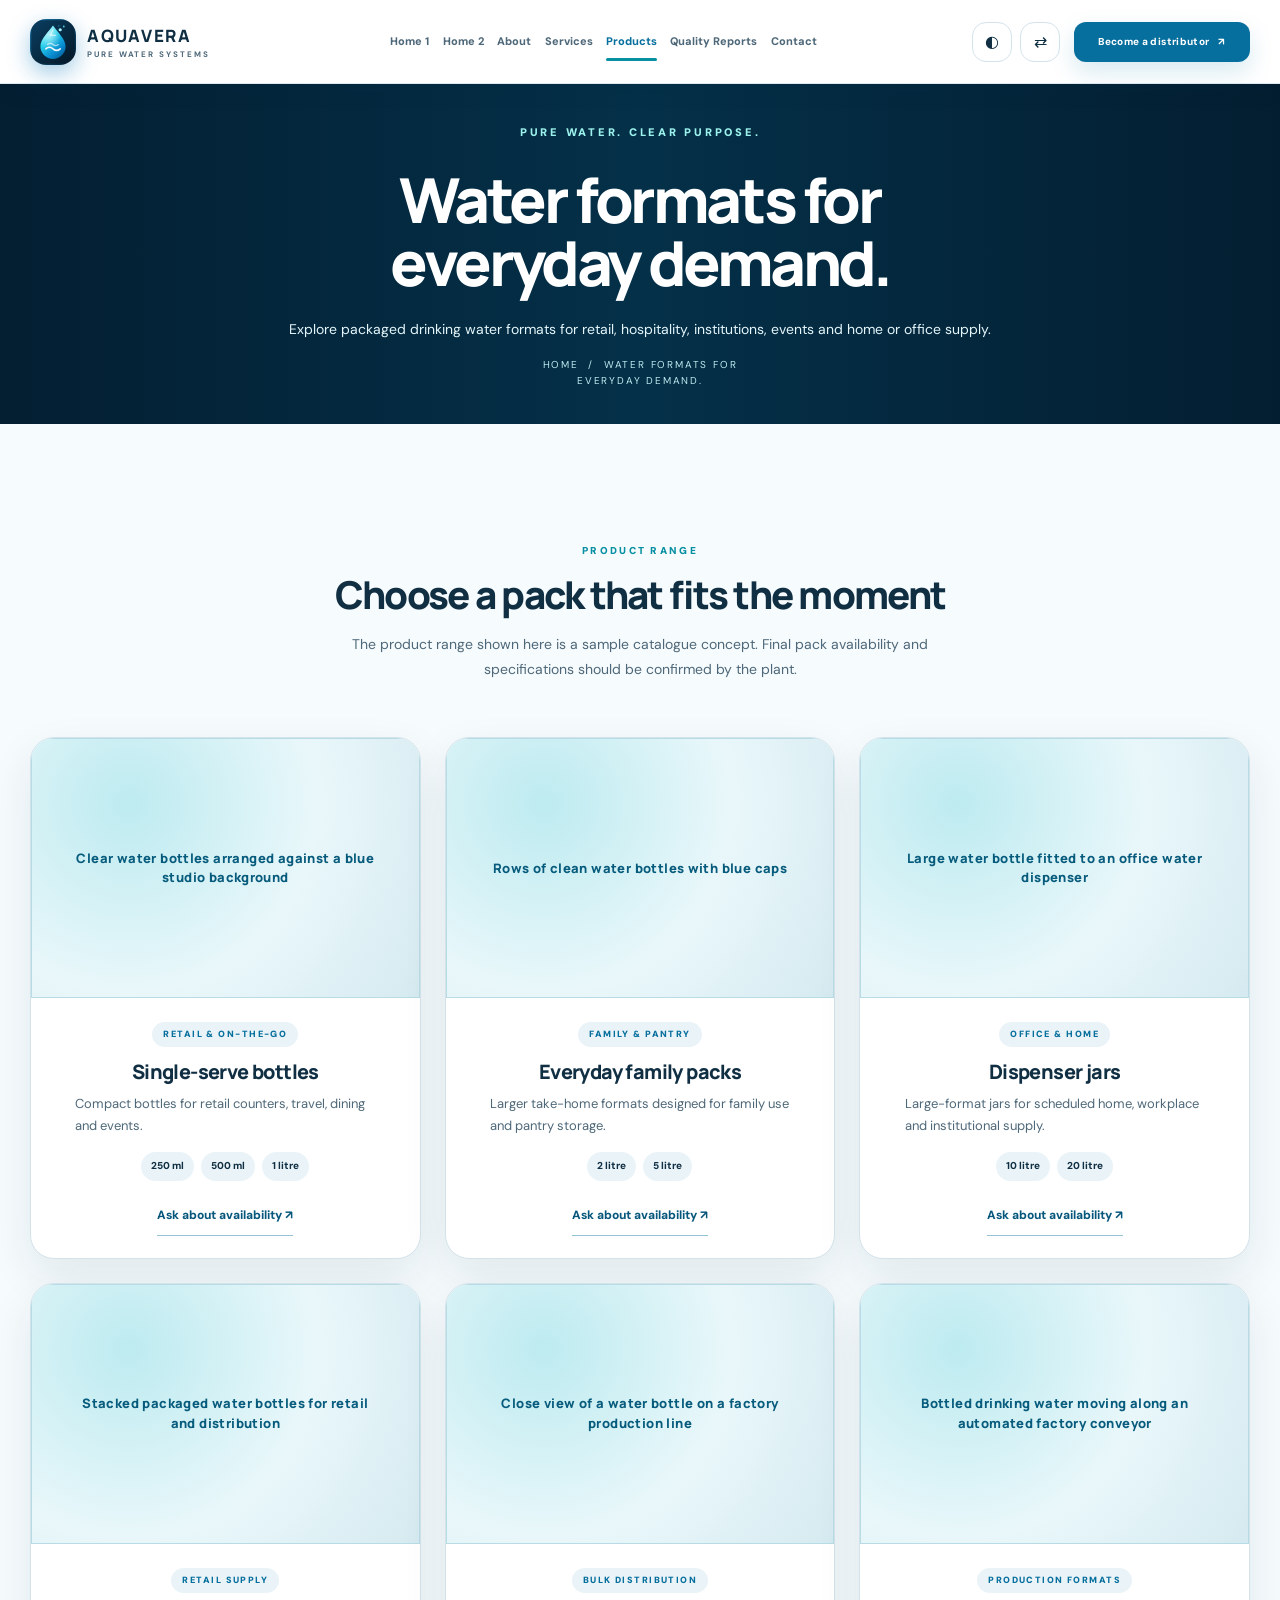
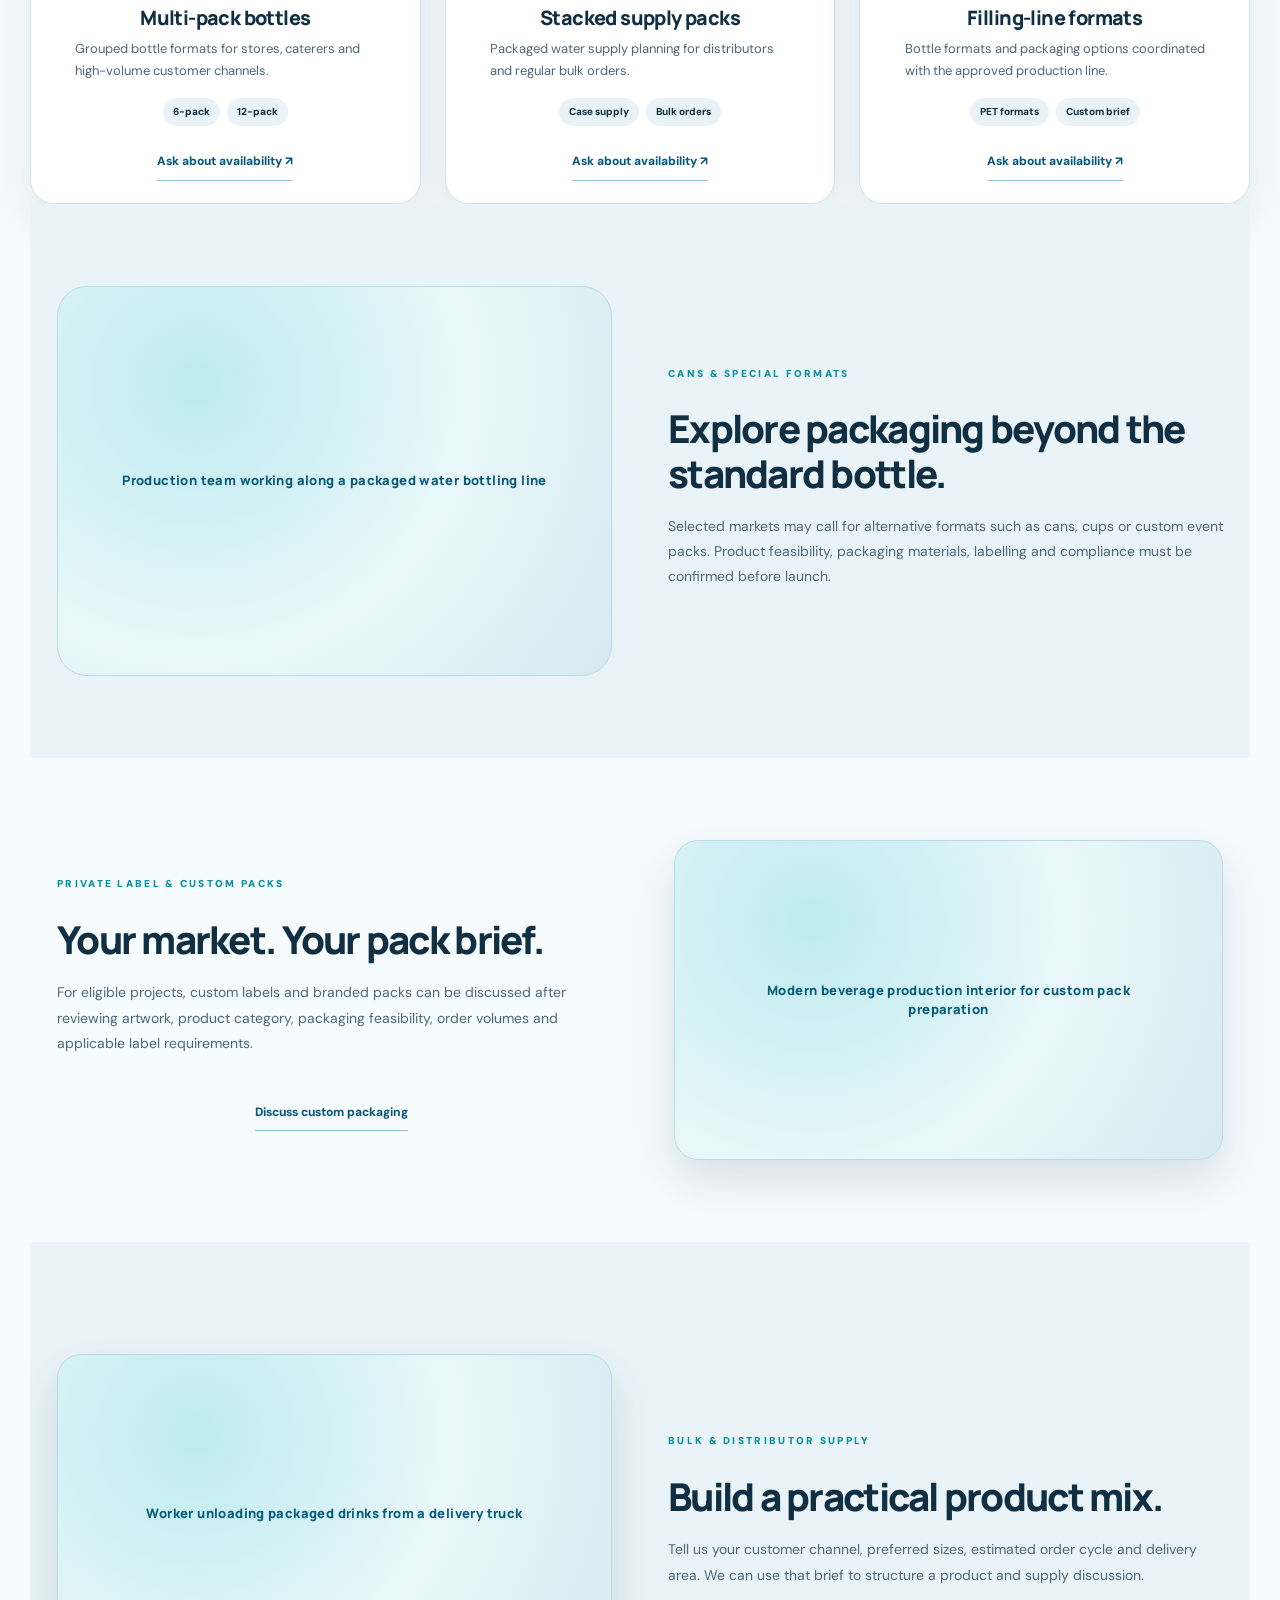
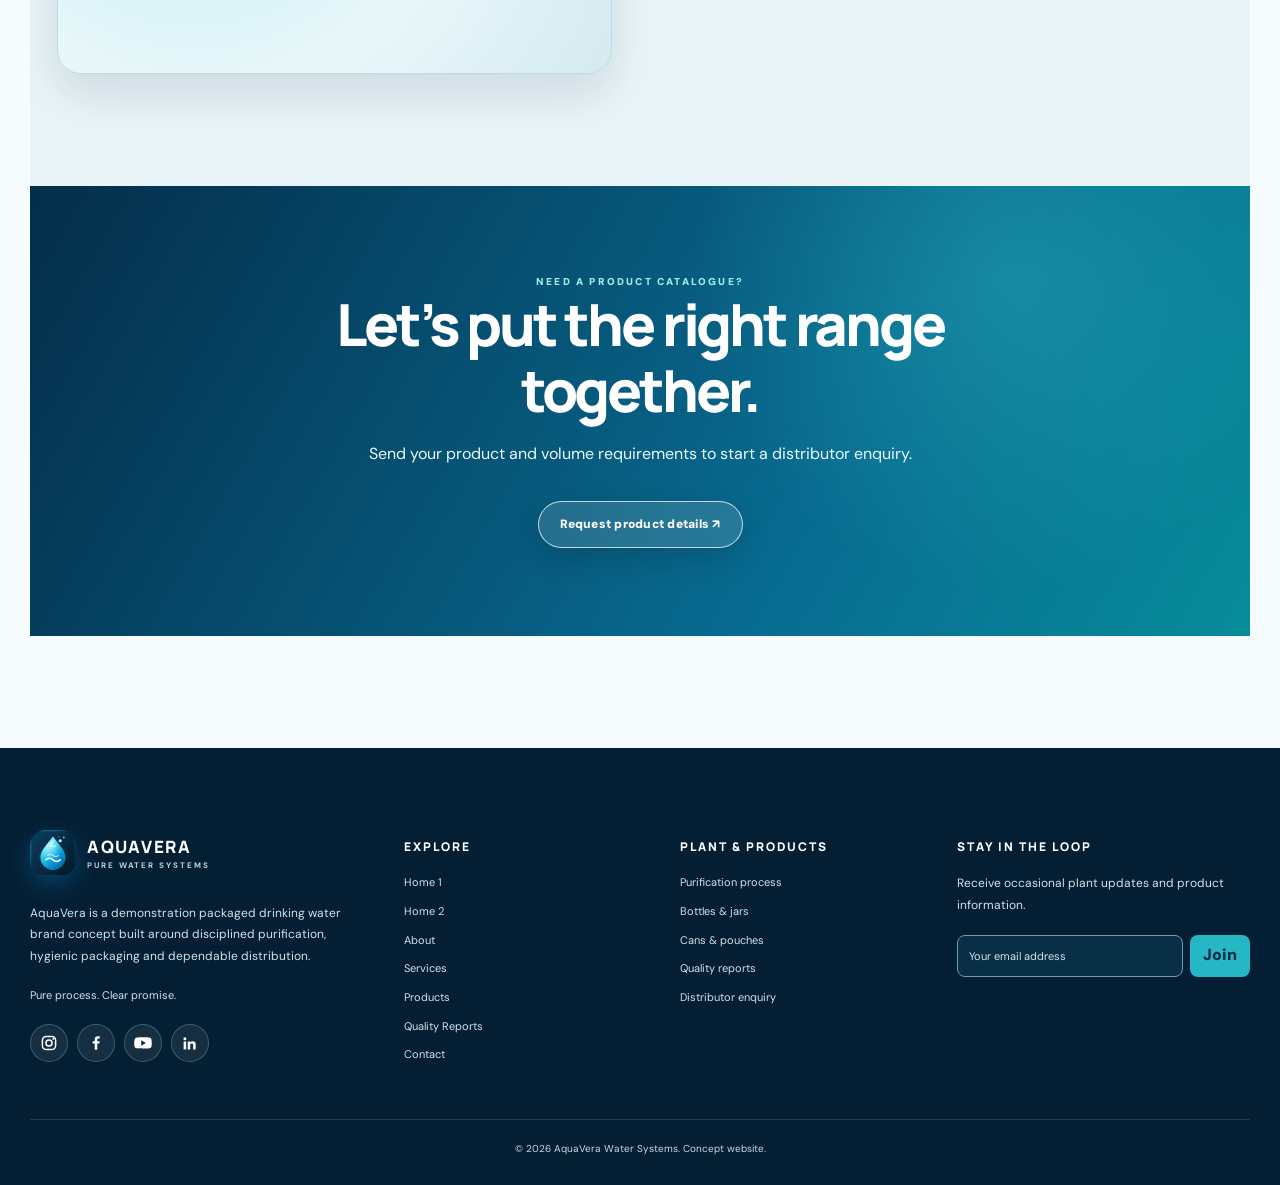
==== products.html @ 840693f1 "Initial commit for Packaged Drinking Water Plant" ====
<!doctype html><html lang="en" dir="ltr" data-theme="light"><head>
<meta charset="utf-8"><meta name="viewport" content="width=device-width,initial-scale=1">
<title>Products | AquaVera</title><meta name="description" content="Explore AquaVera packaged drinking water bottles, cans, pouches and large jars.">
<meta name="theme-color" content="#087bb8"><link rel="icon" href="assets/favicon.svg" type="image/svg+xml">
<link rel="preconnect" href="https://fonts.googleapis.com"><link rel="preconnect" href="https://fonts.gstatic.com" crossorigin>
<link rel="stylesheet" href="assets/style.css">
<script>try{let t=localStorage.getItem('aquavera-theme');if(t)document.documentElement.dataset.theme=t;let d=localStorage.getItem('aquavera-dir');if(d)document.documentElement.dir=d;}catch(e){}</script>
</head><body class="inner-page"><header class="site-header"><div class="container nav-wrap">
      <a class="brand" href="index.html" aria-label="AquaVera home"><span class="brand-mark"><span class="brand-drop"></span></span><span class="brand-name">AQUAVERA<small>PURE WATER SYSTEMS</small></span></a>
      <nav class="nav-links" aria-label="Main navigation"><a href="index.html" class="">Home 1</a><a href="home-2.html" class="">Home 2</a><a href="about.html" class="">About</a><a href="services.html" class="">Services</a><a href="products.html" class="active">Products</a><a href="quality.html" class="">Quality Reports</a><a href="contact.html" class="">Contact</a>
       <div class="mobile-tools"><button class="tool-btn theme-toggle" aria-label="Switch light or dark theme" title="Theme">◐</button><button class="tool-btn dir-toggle" aria-label="Switch RTL or LTR" title="RTL / LTR">⇄</button></div>
       <a class="mobile-nav-cta" href="contact.html#distributor">Become a distributor <span aria-hidden="true">↗</span></a>
      </nav>
      <div class="nav-tools"><button class="tool-btn theme-toggle" aria-label="Switch light or dark theme" title="Theme">◐</button><button class="tool-btn dir-toggle" aria-label="Switch RTL or LTR" title="RTL / LTR">⇄</button></div><a class="nav-cta" href="contact.html#distributor">Become a distributor <span>↗</span></a>
      
      <button class="menu-toggle" type="button" aria-label="Open navigation menu" aria-expanded="false"><span></span><span></span><span></span></button>
    </div></header><main><section class="hero inner-hero" style="background-image:url('https://images.pexels.com/photos/11860563/pexels-photo-11860563.jpeg?cs=srgb&dl=pexels-nerea-arance-205949445-11860563.jpg&fm=jpg')">
      <div class="hero-content reveal"><span class="eyebrow">PURE WATER. CLEAR PURPOSE.</span><h1>Water formats for<br>everyday demand.</h1><p>Explore packaged drinking water formats for retail, hospitality, institutions, events and home or office supply.</p>
      <div class="hero-actions"><a class="text-link" href="products.html">Explore our range <span>↗</span></a><a class="text-link" href="contact.html#distributor">Talk to our team</a></div>
      <div class="breadcrumb">Home&nbsp; / &nbsp;Water formats for<br>everyday demand.</div>
      </div></section><section class="section"><div class="container"><div class="section-head reveal"><span class="eyebrow">PRODUCT RANGE</span><h2>Choose a pack that fits the moment</h2><p>The product range shown here is a sample catalogue concept. Final pack availability and specifications should be confirmed by the plant.</p></div>
 <div class="product-grid product-grid-premium"><article class="product-card reveal product-card-premium"><div class="product-image-wrap"><img src="https://images.pexels.com/photos/11860562/pexels-photo-11860562.jpeg?cs=srgb&dl=pexels-nerea-arance-205949445-11860562.jpg&fm=jpg" alt="Clear water bottles arranged against a blue studio background" loading="lazy" data-fallback></div><div class="card-body"><span class="product-tag">Retail & on-the-go</span><h3>Single-serve bottles</h3><p>Compact bottles for retail counters, travel, dining and events.</p><div class="product-specs"><span>250 ml</span><span>500 ml</span><span>1 litre</span></div><a class="text-link" href="contact.html#distributor">Ask about availability ↗</a></div></article><article class="product-card reveal product-card-premium"><div class="product-image-wrap"><img src="https://images.pexels.com/photos/10376368/pexels-photo-10376368.jpeg?cs=srgb&dl=pexels-jan-van-der-wolf-11680885-10376368.jpg&fm=jpg" alt="Rows of clean water bottles with blue caps" loading="lazy" data-fallback></div><div class="card-body"><span class="product-tag">Family & pantry</span><h3>Everyday family packs</h3><p>Larger take-home formats designed for family use and pantry storage.</p><div class="product-specs"><span>2 litre</span><span>5 litre</span></div><a class="text-link" href="contact.html#distributor">Ask about availability ↗</a></div></article><article class="product-card reveal product-card-premium"><div class="product-image-wrap"><img src="https://images.pexels.com/photos/6812505/pexels-photo-6812505.jpeg?cs=srgb&dl=pexels-pavel-danilyuk-6812505.jpg&fm=jpg" alt="Large water bottle fitted to an office water dispenser" loading="lazy" data-fallback></div><div class="card-body"><span class="product-tag">Office & home</span><h3>Dispenser jars</h3><p>Large-format jars for scheduled home, workplace and institutional supply.</p><div class="product-specs"><span>10 litre</span><span>20 litre</span></div><a class="text-link" href="contact.html#distributor">Ask about availability ↗</a></div></article><article class="product-card reveal product-card-premium"><div class="product-image-wrap"><img src="https://images.pexels.com/photos/15524063/pexels-photo-15524063.jpeg?cs=srgb&dl=pexels-jan-van-der-wolf-11680885-15524063.jpg&fm=jpg" alt="Stacked packaged water bottles for retail and distribution" loading="lazy" data-fallback></div><div class="card-body"><span class="product-tag">Retail supply</span><h3>Multi-pack bottles</h3><p>Grouped bottle formats for stores, caterers and high-volume customer channels.</p><div class="product-specs"><span>6-pack</span><span>12-pack</span></div><a class="text-link" href="contact.html#distributor">Ask about availability ↗</a></div></article><article class="product-card reveal product-card-premium"><div class="product-image-wrap"><img src="https://images.pexels.com/photos/18631423/pexels-photo-18631423.jpeg?cs=srgb&dl=pexels-vladimirsrajber-18631423.jpg&fm=jpg" alt="Close view of a water bottle on a factory production line" loading="lazy" data-fallback></div><div class="card-body"><span class="product-tag">Bulk distribution</span><h3>Stacked supply packs</h3><p>Packaged water supply planning for distributors and regular bulk orders.</p><div class="product-specs"><span>Case supply</span><span>Bulk orders</span></div><a class="text-link" href="contact.html#distributor">Ask about availability ↗</a></div></article><article class="product-card reveal product-card-premium"><div class="product-image-wrap"><img src="https://images.pexels.com/photos/18631424/pexels-photo-18631424.jpeg?cs=srgb&dl=pexels-vladimirsrajber-18631424.jpg&fm=jpg" alt="Bottled drinking water moving along an automated factory conveyor" loading="lazy" data-fallback></div><div class="card-body"><span class="product-tag">Production formats</span><h3>Filling-line formats</h3><p>Bottle formats and packaging options coordinated with the approved production line.</p><div class="product-specs"><span>PET formats</span><span>Custom brief</span></div><a class="text-link" href="contact.html#distributor">Ask about availability ↗</a></div></article></div><section class="section compact split-band"><div class="container"><div class="media-frame media-wide reveal"><img src="https://images.pexels.com/photos/40800623/pexels-photo-40800623.jpeg?cs=srgb&dl=pexels-tu-n-nguy-n-van-2158117329-40800623.jpg&fm=jpg" alt="Production team working along a packaged water bottling line" loading="lazy" data-fallback class=""></div><div class="copy reveal"><span class="eyebrow">CANS & SPECIAL FORMATS</span><h2>Explore packaging beyond the standard bottle.</h2><p>Selected markets may call for alternative formats such as cans, cups or custom event packs. Product feasibility, packaging materials, labelling and compliance must be confirmed before launch.</p></div></div></section><section class="section compact"><div class="container two-col"><div class="copy reveal"><span class="eyebrow">PRIVATE LABEL & CUSTOM PACKS</span><h2>Your market. Your pack brief.</h2><p>For eligible projects, custom labels and branded packs can be discussed after reviewing artwork, product category, packaging feasibility, order volumes and applicable label requirements.</p><div class="actions"><a class="text-link" href="contact.html#distributor">Discuss custom packaging</a></div></div><div class="product-card-image product-card-image-wide"><img data-fallback src="https://images.pexels.com/photos/38336747/pexels-photo-38336747.jpeg?cs=srgb&dl=pexels-biravencrow-38336747.jpg&fm=jpg" alt="Modern beverage production interior for custom pack preparation" loading="lazy"></div></div></section><section class="section split-band"><div class="container"><div class="product-card-image product-card-image-wide"><img data-fallback src="https://images.pexels.com/photos/30875963/pexels-photo-30875963.jpeg?auto=compress&cs=tinysrgb&w=1600" alt="Worker unloading packaged drinks from a delivery truck" loading="lazy"></div><div class="copy reveal"><span class="eyebrow">BULK & DISTRIBUTOR SUPPLY</span><h2>Build a practical product mix.</h2><p>Tell us your customer channel, preferred sizes, estimated order cycle and delivery area. We can use that brief to structure a product and supply discussion.</p></div></div></section><section class="quote-band"><div class="container reveal"><span class="eyebrow">NEED A PRODUCT CATALOGUE?</span><h2>Let’s put the right range together.</h2><p>Send your product and volume requirements to start a distributor enquiry.</p><a class="text-link" href="contact.html#distributor">Request product details ↗</a></div></section></main><footer class="footer"><div class="container">
     <div class="footer-grid">
      <div><a class="brand" href="index.html" aria-label="AquaVera home"><span class="brand-mark"><span class="brand-drop"></span></span><span class="brand-name">AQUAVERA<small>PURE WATER SYSTEMS</small></span></a><p class="footer-intro">AquaVera is a demonstration packaged drinking water brand concept built around disciplined purification, hygienic packaging and dependable distribution.</p><div class="footer-links"><span>Pure process. Clear promise.</span></div><div class="footer-social" aria-label="Social media links">
<a class="social-btn" href="https://www.instagram.com/" target="_blank" rel="noopener noreferrer" aria-label="Instagram"><svg viewBox="0 0 24 24" aria-hidden="true"><rect x="3.2" y="3.2" width="17.6" height="17.6" rx="5.2" fill="none" stroke="currentColor" stroke-width="2"/><circle cx="12" cy="12" r="4.1" fill="none" stroke="currentColor" stroke-width="2"/><circle cx="17.7" cy="6.6" r="1.2" fill="currentColor"/></svg></a>
<a class="social-btn" href="https://www.facebook.com/" target="_blank" rel="noopener noreferrer" aria-label="Facebook"><svg viewBox="0 0 24 24" aria-hidden="true"><path fill="currentColor" d="M13.7 21v-8.2h2.8l.4-3.2h-3.2V7.5c0-.9.3-1.6 1.6-1.6H17V3.1c-.3 0-1.3-.1-2.5-.1-2.5 0-4.2 1.5-4.2 4.3v2.3H7.5v3.2h2.8V21z"/></svg></a>
<a class="social-btn" href="https://www.youtube.com/" target="_blank" rel="noopener noreferrer" aria-label="YouTube"><svg viewBox="0 0 24 24" aria-hidden="true"><path fill="currentColor" d="M23.2 7a3 3 0 0 0-2.1-2.1C19.2 4.4 12 4.4 12 4.4s-7.2 0-9.1.5A3 3 0 0 0 .8 7 31 31 0 0 0 .3 12a31 31 0 0 0 .5 5 3 3 0 0 0 2.1 2.1c1.9.5 9.1.5 9.1.5s7.2 0 9.1-.5a3 3 0 0 0 2.1-2.1 31 31 0 0 0 .5-5 31 31 0 0 0-.5-5ZM9.6 15.7V8.3l6.3 3.7z"/></svg></a>
<a class="social-btn" href="https://www.linkedin.com/" target="_blank" rel="noopener noreferrer" aria-label="LinkedIn"><svg viewBox="0 0 24 24" aria-hidden="true"><path fill="currentColor" d="M5.2 8.4a2 2 0 1 0 0-4 2 2 0 0 0 0 4ZM3.5 10h3.4v10.5H3.5zm5.5 0h3.3v1.4h.1a3.6 3.6 0 0 1 3.2-1.7c3.4 0 4 2.2 4 5v5.8h-3.4v-5.1c0-1.2 0-2.8-1.8-2.8s-2.1 1.3-2.1 2.7v5.2H9z"/></svg></a>
</div></div>
      <div><h3>Explore</h3><div class="footer-links"><a href="index.html">Home 1</a><a href="home-2.html">Home 2</a><a href="about.html">About</a><a href="services.html">Services</a><a href="products.html">Products</a><a href="quality.html">Quality Reports</a><a href="contact.html">Contact</a></div></div>
      <div><h3>Plant & Products</h3><div class="footer-links"><a href="services.html">Purification process</a><a href="products.html">Bottles & jars</a><a href="products.html">Cans & pouches</a><a href="quality.html">Quality reports</a><a href="contact.html#distributor">Distributor enquiry</a></div></div>
      <div><h3>Stay in the loop</h3><p class="footer-intro">Receive occasional plant updates and product information.</p><form class="footer-newsletter"><input type="email" required placeholder="Your email address" aria-label="Your email address"><button type="submit">Join</button></form><p class="form-feedback" aria-live="polite"></p></div>
     </div><div class="footer-bottom"><span>© 2026 AquaVera Water Systems. Concept website.</span></div>
    </div></footer><a href="#" class="back-top" aria-label="Back to top">↑</a><script src="assets/app.js"></script></body></html>
---- assets/style.css ----
@import url('https://fonts.googleapis.com/css2?family=DM+Sans:wght@400;500;600;700&family=Manrope:wght@400;500;600;700;800&display=swap');
:root{
 --bg:#f4f9fc;--surface:#fff;--surface-2:#eaf3f8;--text:#102c3e;--muted:#597385;--line:#d6e4eb;
 --blue:#087bb8;--blue-2:#075b8d;--aqua:#1ab8c8;--mint:#b8f2e9;--nav:#ffffffeb;--shadow:0 18px 50px rgba(12,57,81,.10);
 --inner-hero-height-desktop:300px;--inner-hero-height-tablet:260px;--inner-hero-height-mobile:220px;
 --radius:22px;--container:1180px
}
html[data-theme="dark"]{
 --bg:#071c2b;--surface:#0d2a3d;--surface-2:#12354a;--text:#edf8fc;--muted:#a8c2d0;--line:#24485d;
 --blue:#39bce5;--blue-2:#8bdcf1;--aqua:#53d5dc;--mint:#163d4b;--nav:#092438f2;--shadow:0 18px 55px rgba(0,0,0,.28)
}
*{box-sizing:border-box}
html{scroll-behavior:smooth;scroll-padding-top:92px}
body{margin:0;background:var(--bg);color:var(--text);font-family:"DM Sans",sans-serif;line-height:1.65;transition:background .25s,color .25s;overflow-x:hidden}
body,button,input,textarea,select{font-family:"DM Sans",sans-serif}
img{display:block;max-width:100%}
a{color:inherit;text-decoration:none}
button{font:inherit}
.container{width:min(var(--container),calc(100% - 48px));margin-inline:auto}
.site-header{position:sticky;top:0;z-index:1000;background:var(--nav);backdrop-filter:blur(18px);border-bottom:1px solid var(--line);transition:background .3s,box-shadow .3s,border-color .3s}
.site-header.scrolled{background:color-mix(in srgb,var(--nav) 92%,transparent);box-shadow:0 10px 30px rgba(3,27,45,.14);border-bottom-color:color-mix(in srgb,var(--line) 75%,var(--aqua))}
.nav-wrap{height:82px;display:flex;align-items:center;justify-content:space-between;gap:24px}
.brand{display:inline-flex;align-items:center;gap:11px;min-width:190px}
.brand-mark{width:42px;height:42px;border-radius:14px;background:linear-gradient(145deg,#0a8dc4,#063b63);display:grid;place-items:center;position:relative;box-shadow:inset 0 2px 3px #ffffff66,0 7px 18px #087bb833}
.brand-drop{width:18px;height:23px;background:linear-gradient(145deg,#8af2ef,#14b8cb);border-radius:70% 35% 65% 35%;transform:rotate(45deg);box-shadow:inset -2px -2px 4px #087bb866}
.brand-name{font:800 16px/1 "Manrope",sans-serif;letter-spacing:.08em;color:var(--text)}
.brand-name small{display:block;margin-top:6px;font:700 8px/1 "DM Sans",sans-serif;letter-spacing:.24em;color:var(--muted)}
.nav-links{display:flex;align-items:center;justify-content:center;gap:clamp(13px,2vw,27px);flex:1}
.nav-links a{font-size:12px;font-weight:700;color:var(--muted);white-space:nowrap;position:relative;padding:10px 0}
.nav-links a:hover,.nav-links a.active{color:var(--blue)}
.nav-links a.active:after{content:"";height:2px;background:var(--aqua);position:absolute;bottom:2px;left:0;right:0;border-radius:2px}
.nav-tools{display:flex;align-items:center;gap:8px}
.tool-btn{border:1px solid var(--line);background:var(--surface);color:var(--text);width:38px;height:38px;border-radius:50%;display:grid;place-items:center;cursor:pointer;transition:.2s}
.tool-btn:hover{border-color:var(--aqua);color:var(--blue);transform:translateY(-2px)}
.nav-cta,.btn{display:inline-flex;align-items:center;justify-content:center;gap:9px;border:0;border-radius:999px;padding:13px 21px;background:var(--blue);color:#fff;font-size:12px;font-weight:800;letter-spacing:.02em;cursor:pointer;transition:transform .22s,box-shadow .22s,background .22s}
.nav-cta:hover,.btn:hover{transform:translateY(-3px);box-shadow:0 12px 25px #087bb833;background:var(--blue-2)}
.btn-outline{background:transparent;color:var(--blue);border:1px solid var(--blue)}
.btn-outline:hover{color:#fff}
.menu-toggle{display:none;width:42px;height:42px;border:1px solid var(--line);background:var(--surface);border-radius:12px;cursor:pointer;align-items:center;justify-content:center;flex-direction:column;gap:5px}
.menu-toggle span{width:18px;height:2px;background:var(--text);border-radius:2px;transition:.2s}
.menu-toggle[aria-expanded="true"] span:first-child{transform:translateY(7px) rotate(45deg)}
.menu-toggle[aria-expanded="true"] span:nth-child(2){opacity:0}
.menu-toggle[aria-expanded="true"] span:last-child{transform:translateY(-7px) rotate(-45deg)}
.mobile-tools{display:none}
.hero{position:relative;isolation:isolate;display:grid;place-items:center;text-align:center;overflow:hidden;background:#073b5a;color:#fff}
.home-hero{min-height:650px;padding:100px 0;background-size:cover;background-position:center}
.home-hero:before,.inner-hero:before{content:"";position:absolute;inset:0;z-index:-1;background:linear-gradient(90deg,rgba(3,30,48,.82),rgba(4,50,76,.55),rgba(2,35,55,.72))}
.home-hero:after{content:"";position:absolute;inset:0;z-index:-1;background:radial-gradient(circle at 50% 15%,#51d7dc33,transparent 42%)}
.hero-content{width:min(900px,calc(100% - 36px));margin:auto;text-align:center}
.eyebrow{display:inline-flex;align-items:center;gap:9px;text-transform:uppercase;letter-spacing:.22em;font-size:10px;font-weight:900;color:var(--aqua)}
.hero .eyebrow{color:#9cf2ed}
.hero h1{font:800 clamp(42px,6vw,76px)/1.08 "Manrope",sans-serif;letter-spacing:-.055em;margin:20px auto 18px;max-width:900px;color:#fff;text-align:center}
.hero h1 span{color:#9af0e9}
.hero p{max-width:680px;margin:0 auto 28px;color:#e4f5fa;font-size:16px;line-height:1.8;text-align:center}
.hero-actions{display:flex;justify-content:center;align-items:center;gap:12px;flex-wrap:wrap}
.hero .btn-outline{color:#fff;border-color:#ffffffa8}
.hero .btn-outline:hover{background:#ffffff22}
.hero-note{margin:36px auto 0;color:#d5eff6;font-size:10px;letter-spacing:.12em;text-transform:uppercase}
.hero-note b{color:#9af0e9}
.inner-hero{height:var(--inner-hero-height-desktop);min-height:var(--inner-hero-height-desktop);padding:25px 0;background-size:cover;background-position:center;display:grid;place-items:center;text-align:center;position:relative;isolation:isolate;color:#fff}
.inner-hero:before{background:linear-gradient(90deg,rgba(2,27,43,.84),rgba(2,50,76,.66),rgba(2,27,43,.84))}
.inner-hero .hero-content{width:min(850px,calc(100% - 36px))}
.inner-hero h1{font:800 clamp(34px,4.4vw,54px)/1.12 "Manrope",sans-serif;margin:8px auto 9px;color:#fff;text-align:center;letter-spacing:-.04em}
.inner-hero p{font-size:13px;color:#e2f5fa;margin:0 auto;max-width:650px}
.breadcrumb{font-size:10px;letter-spacing:.12em;text-transform:uppercase;color:#bdebf0;margin-top:14px}
section{scroll-margin-top:90px}
.section{padding:100px 0;position:relative}
.section.compact{padding:76px 0}
.section-head{text-align:center;max-width:760px;margin:0 auto 46px}
.section-head .eyebrow{margin-bottom:13px}
.section-head h2{font:800 clamp(30px,4vw,48px)/1.16 "Manrope",sans-serif;letter-spacing:-.045em;margin:0 auto 15px;text-align:center;color:var(--text)}
.section-head p{color:var(--muted);font-size:14px;margin:0 auto;text-align:center;max-width:650px}
.center{text-align:center}
.grid{display:grid;gap:24px}
.two-col{display:grid;grid-template-columns:1fr 1fr;gap:60px;align-items:center}
.media-frame{position:relative;border-radius:var(--radius);overflow:hidden;background:linear-gradient(135deg,#cceef1,#eaf5fa);box-shadow:var(--shadow)}
.media-frame img{width:100%;height:100%;object-fit:cover;transition:transform .7s}
.media-frame:hover img{transform:scale(1.045)}
.media-tall{height:510px}
.media-wide{height:360px}
.media-small{height:250px}
.image-caption{position:absolute;left:16px;right:16px;bottom:16px;background:#052f49d9;color:#fff;border-radius:12px;padding:13px 16px;font-size:11px;backdrop-filter:blur(8px)}
.copy{text-align:left}
.copy h2{font:800 clamp(30px,3.6vw,45px)/1.16 "Manrope",sans-serif;letter-spacing:-.045em;margin:12px 0 18px;text-align:left}
.copy p{color:var(--muted);font-size:14px;line-height:1.85;text-align:left}
.copy .actions{display:flex;justify-content:flex-start;gap:12px;flex-wrap:wrap;margin-top:24px}
.stat-strip{background:var(--surface);border-block:1px solid var(--line);padding:28px 0}
.stats{display:grid;grid-template-columns:repeat(4,1fr);gap:20px}
.stat{text-align:center;padding:12px}
.stat strong{display:block;font:800 32px/1.2 "Manrope",sans-serif;color:var(--blue)}
.stat span{display:block;color:var(--muted);font-size:10px;font-weight:800;letter-spacing:.13em;text-transform:uppercase;margin-top:7px}
.feature-grid{grid-template-columns:repeat(3,1fr)}
.feature-card{background:var(--surface);border:1px solid var(--line);border-radius:18px;overflow:hidden;box-shadow:var(--shadow);transition:transform .25s,border-color .25s}
.feature-card:hover{transform:translateY(-7px);border-color:var(--aqua)}
.feature-card .card-image{height:210px;overflow:hidden;background:var(--surface-2)}
.feature-card .card-image img{width:100%;height:100%;object-fit:cover;transition:transform .6s}
.feature-card:hover .card-image img{transform:scale(1.05)}
.card-body{padding:24px}
.card-body .index{font-size:10px;color:var(--blue);letter-spacing:.14em;font-weight:900}
.card-body h3{font:800 20px/1.25 "Manrope",sans-serif;margin:8px 0 10px;text-align:center}
.card-body p{color:var(--muted);font-size:12px;line-height:1.8;text-align:center;margin:0}
.text-link{display:inline-flex;align-items:center;justify-content:center;gap:8px;color:var(--blue);font-size:11px;font-weight:900;margin-top:16px}
.text-link:hover{color:var(--aqua)}
.process-grid{display:grid;grid-template-columns:repeat(4,1fr);gap:16px}
.process-card{padding:24px 18px;border:1px solid var(--line);border-radius:16px;background:var(--surface);text-align:center;position:relative;overflow:hidden}
.process-card:before{content:"";position:absolute;inset:0 auto 0 0;width:3px;background:linear-gradient(var(--aqua),var(--blue));opacity:.7}
.process-card .step{width:42px;height:42px;border-radius:50%;display:grid;place-items:center;background:var(--surface-2);color:var(--blue);font:800 13px "Manrope";margin:0 auto 14px}
.process-card h3{font:800 15px "Manrope";margin:0 0 8px;text-align:center}
.process-card p{font-size:11px;color:var(--muted);margin:0;text-align:center}
.split-band{background:var(--surface-2);overflow:hidden}
.split-band .container{display:grid;grid-template-columns:1fr 1fr;align-items:center;gap:56px}
.split-band .media-frame{border-radius:0 100px 0 0;box-shadow:none}
.split-band .copy{padding:30px 0}
.quote-band{background:linear-gradient(120deg,#063b5c,#087bb8);color:white;padding:74px 0;text-align:center;position:relative;overflow:hidden}
.quote-band h2{color:white;font:800 clamp(30px,4vw,48px)/1.15 "Manrope";margin:0 auto 15px;text-align:center}
.quote-band p{color:#d8f1f7;max-width:640px;margin:0 auto 24px;text-align:center}
.quote-band .btn{background:#fff;color:#075b8d}
.quote-band .eyebrow{color:#9af0e9}
.timeline{max-width:850px;margin:auto;display:grid;gap:0}
.timeline-item{display:grid;grid-template-columns:120px 1fr;gap:25px;padding:22px 0;border-bottom:1px solid var(--line);align-items:start}
.timeline-item time{font:800 18px "Manrope";color:var(--blue);text-align:center}
.timeline-item h3{margin:0 0 5px;font:800 17px "Manrope";text-align:center}
.timeline-item p{margin:0;color:var(--muted);font-size:12px;text-align:center}
.product-grid{display:grid;grid-template-columns:repeat(3,1fr);gap:22px}
.product-card{border:1px solid var(--line);border-radius:20px;background:var(--surface);overflow:hidden;box-shadow:var(--shadow)}
.product-card img{width:100%;height:245px;object-fit:cover;background:var(--surface-2)}
.product-card .card-body{padding:23px;text-align:center}
.product-tag{display:inline-block;background:var(--surface-2);color:var(--blue);border-radius:50px;padding:5px 11px;font-size:9px;font-weight:900;letter-spacing:.1em;text-transform:uppercase}
.product-card h3{text-align:center;font:800 21px "Manrope";margin:12px 0 6px}
.product-card p{text-align:center;color:var(--muted);font-size:12px;margin:0}
.product-specs{display:flex;justify-content:center;gap:9px;flex-wrap:wrap;margin:15px 0}
.product-specs span{font-size:10px;padding:6px 10px;border-radius:40px;background:var(--surface-2);color:var(--muted)}
.value-grid{display:grid;grid-template-columns:repeat(3,1fr);gap:18px}
.value-card{padding:26px;border:1px solid var(--line);border-radius:16px;background:var(--surface);text-align:center}
.value-icon{width:48px;height:48px;border-radius:15px;background:var(--surface-2);color:var(--blue);display:grid;place-items:center;font-size:22px;margin:0 auto 15px}
.value-card h3{font:800 17px "Manrope";text-align:center;margin:0 0 8px}
.value-card p{font-size:12px;color:var(--muted);text-align:center;margin:0}
.quality-list{display:grid;grid-template-columns:1fr 1fr;gap:16px}
.quality-item{display:flex;gap:15px;padding:20px;border-radius:14px;background:var(--surface);border:1px solid var(--line);align-items:flex-start}
.quality-item .tick{flex:0 0 28px;height:28px;border-radius:50%;background:#d6f8f0;color:#087b69;display:grid;place-items:center;font-weight:900}
.quality-item h3{font:800 14px "Manrope";margin:0 0 4px;text-align:start}
.quality-item p{font-size:11px;color:var(--muted);margin:0}
.report-table-wrap{overflow-x:auto;border:1px solid var(--line);border-radius:16px;background:var(--surface);box-shadow:var(--shadow)}
.report-table{width:100%;border-collapse:collapse;min-width:680px}
.report-table th,.report-table td{padding:16px 18px;text-align:center;border-bottom:1px solid var(--line);font-size:12px}
.report-table th{background:var(--surface-2);color:var(--text);font-size:10px;letter-spacing:.1em;text-transform:uppercase}
.report-table td{color:var(--muted)}
.status{display:inline-flex;padding:5px 10px;border-radius:40px;background:#d9f8ed;color:#08745f;font-size:9px;font-weight:900}
.report-note{margin-top:15px;color:var(--muted);font-size:11px;text-align:center}
.form-card{background:var(--surface);border:1px solid var(--line);border-radius:22px;padding:32px;box-shadow:var(--shadow)}
.form-grid{display:grid;grid-template-columns:1fr 1fr;gap:17px}
.field{display:flex;flex-direction:column;gap:7px}
.field.full{grid-column:1/-1}
.field label{font-size:11px;font-weight:800;color:var(--text);text-align:start}
.field input,.field textarea,.field select{width:100%;padding:14px 15px;border:1px solid var(--line);border-radius:10px;background:var(--bg);color:var(--text);outline:none;font-size:12px}
.field input:focus,.field textarea:focus,.field select:focus{border-color:var(--blue);box-shadow:0 0 0 3px #1ab8c822}
.field textarea{min-height:130px;resize:vertical}
.field input::placeholder,.field textarea::placeholder{color:var(--muted);opacity:.85}
.form-feedback{font-size:12px;color:var(--blue);margin-top:14px;min-height:20px;text-align:center}
.contact-grid{display:grid;grid-template-columns:repeat(3,1fr);gap:18px}
.contact-card{padding:26px 20px;background:var(--surface);border:1px solid var(--line);border-radius:16px;text-align:center}
.contact-card .value-icon{margin-bottom:12px}
.contact-card h3{font:800 15px "Manrope";text-align:center;margin:0 0 7px}
.contact-card p,.contact-card a{font-size:12px;color:var(--muted);margin:0;text-align:center;overflow-wrap:anywhere}
.map-frame{width:100%;height:380px;border:0;border-radius:20px;filter:grayscale(.12) saturate(.85);box-shadow:var(--shadow)}
.faq-list{max-width:850px;margin:auto;display:grid;gap:12px}
.faq-item{border:1px solid var(--line);border-radius:14px;background:var(--surface);overflow:hidden}
.faq-question{width:100%;display:flex;justify-content:space-between;align-items:center;gap:15px;padding:18px 20px;border:0;background:transparent;color:var(--text);font-weight:800;font-size:13px;text-align:start;cursor:pointer}
.faq-answer{display:none;padding:0 20px 18px;color:var(--muted);font-size:12px}
.faq-item.open .faq-answer{display:block}
.footer{background:#062a42;color:#e8f6fb;padding:70px 0 24px}
.footer-grid{display:grid;grid-template-columns:1.4fr 1fr 1fr 1.2fr;gap:35px}
.footer .brand-name{color:#fff}.footer .brand-name small{color:#a8c8d8}
.footer-intro{color:#b6d1dd;font-size:12px;max-width:300px;margin:18px 0}
.footer h3{font:800 12px "Manrope";letter-spacing:.1em;text-transform:uppercase;color:#fff;margin:8px 0 18px;text-align:center}
.footer-links{display:grid;gap:10px;text-align:center}
.footer-links a,.footer-links span{font-size:11px;color:#b6d1dd}
.footer-links a:hover{color:#70e3e3}
.footer-newsletter{display:flex;gap:7px;margin-top:12px}
.footer-newsletter input{min-width:0;width:100%;padding:11px;border-radius:8px;border:1px solid #527487;background:#0b3a56;color:white;font-size:11px}
.footer-newsletter button{border:0;border-radius:8px;background:#25b7c6;color:#042c43;font-weight:900;padding:0 13px;cursor:pointer}
.footer-bottom{border-top:1px solid #ffffff22;margin-top:48px;padding-top:20px;display:flex;justify-content:space-between;gap:12px;flex-wrap:wrap;color:#a9c5d2;font-size:10px;text-align:center}
.back-top{position:fixed;bottom:22px;inset-inline-end:22px;width:42px;height:42px;border-radius:50%;background:var(--blue);color:white;display:grid;place-items:center;box-shadow:var(--shadow);opacity:0;pointer-events:none;transform:translateY(8px);transition:.25s;z-index:800}
.back-top.visible{opacity:1;pointer-events:auto;transform:none}
.reveal{opacity:0;transform:translateY(22px);transition:opacity .65s,transform .65s}
.reveal.in-view{opacity:1;transform:none}
.modal{position:fixed;inset:0;background:#001a2bbd;display:none;place-items:center;padding:20px;z-index:2000}
.modal.open{display:grid}
.modal-box{max-width:520px;width:100%;background:var(--surface);color:var(--text);padding:30px;border-radius:20px;box-shadow:var(--shadow);text-align:center}
.modal-box h3{text-align:center;font:800 22px "Manrope"}
.modal-box p{font-size:13px;color:var(--muted)}
.modal-close{border:0;background:var(--surface-2);color:var(--text);border-radius:50%;width:35px;height:35px;cursor:pointer;float:inline-end}
html[dir="rtl"] body{text-align:right}
html[dir="rtl"] .section-head,html[dir="rtl"] .hero-content,html[dir="rtl"] .hero h1,html[dir="rtl"] .hero p,html[dir="rtl"] .section-head h2,html[dir="rtl"] .section-head p,html[dir="rtl"] .card-body h3,html[dir="rtl"] .card-body p,html[dir="rtl"] .product-card h3,html[dir="rtl"] .product-card p,html[dir="rtl"] .value-card h3,html[dir="rtl"] .value-card p,html[dir="rtl"] .contact-card h3,html[dir="rtl"] .contact-card p{text-align:center}
html[dir="rtl"] .copy,html[dir="rtl"] .copy h2,html[dir="rtl"] .copy p{text-align:right;margin-inline:0}
html[dir="rtl"] .copy .actions{justify-content:flex-start}
html[dir="rtl"] .nav-links{direction:rtl}
html[dir="rtl"] .footer-links{text-align:center}
html[dir="rtl"] .footer-newsletter{direction:rtl}
@media(max-width:1050px){
 .nav-links{gap:13px}.nav-links a{font-size:11px}.nav-cta{padding:11px 15px}
 .two-col{gap:35px}.feature-grid{grid-template-columns:repeat(2,1fr)}.process-grid{grid-template-columns:repeat(2,1fr)}
 .footer-grid{grid-template-columns:repeat(2,1fr)}
}
@media(max-width:820px){
 .nav-wrap{height:72px}.nav-links{display:none}
 .nav-tools{display:none}
 .menu-toggle{display:flex}
 .nav-wrap.menu-open{position:relative}
 .nav-links.mobile-open{display:flex;position:absolute;top:72px;left:0;right:0;background:var(--surface);border:1px solid var(--line);box-shadow:var(--shadow);padding:20px 24px 12px;flex-direction:column;align-items:stretch;gap:0;max-height:calc(100vh - 80px);overflow:auto}
 .nav-links.mobile-open a{text-align:center;padding:13px}
 .mobile-tools{display:flex;justify-content:center;gap:10px;padding:16px 0;border-top:1px solid var(--line);margin-top:10px}
 .mobile-tools .tool-btn{width:44px;height:44px;font-size:17px}
 .nav-wrap.mobile-menu-open .nav-cta{display:none}
 .home-hero{min-height:590px}
 .inner-hero{height:var(--inner-hero-height-tablet);min-height:var(--inner-hero-height-tablet)}
 .two-col{grid-template-columns:1fr;gap:28px}
 .media-tall{height:380px}.media-wide{height:300px}
 .product-grid,.contact-grid{grid-template-columns:repeat(2,1fr)}
 .value-grid{grid-template-columns:repeat(2,1fr)}
}
@media(max-width:560px){
 .container{width:min(var(--container),calc(100% - 34px))}
 .home-hero{min-height:610px;padding:78px 0}
 .hero h1{font-size:clamp(39px,11vw,52px)}
 .hero p{font-size:13px}
 .inner-hero{height:var(--inner-hero-height-mobile);min-height:var(--inner-hero-height-mobile)}
 .inner-hero h1{font-size:34px}
 .section{padding:72px 0}.section.compact{padding:58px 0}
 .section-head{margin-bottom:30px}
 .feature-grid,.product-grid,.contact-grid,.value-grid,.quality-list,.stats{grid-template-columns:1fr}
 .process-grid{grid-template-columns:1fr 1fr;gap:10px}
 .process-card{padding:18px 12px}
 .media-tall{height:300px}.media-wide{height:245px}.media-small{height:210px}
 .split-band .container{grid-template-columns:1fr;gap:20px}
 .split-band .media-frame{border-radius:18px}
 .timeline-item{grid-template-columns:70px 1fr;gap:12px}
 .form-card{padding:21px}
 .form-grid{grid-template-columns:1fr}
 .field.full{grid-column:auto}
 .footer-grid{grid-template-columns:1fr;gap:28px}
 .footer-intro{margin-inline:auto;text-align:center}
 .footer-bottom{justify-content:center}
 .footer-newsletter{max-width:380px;margin-inline:auto}
 .nav-links.mobile-open{left:0;right:0}
 .quote-band{padding:58px 0}
}
@media(prefers-reduced-motion:reduce){*,*::before,*::after{scroll-behavior:auto!important;animation-duration:.01ms!important;transition-duration:.01ms!important}.reveal{opacity:1;transform:none}}

.product-symbol,.service-symbol{height:150px;display:grid;place-items:center;background:radial-gradient(circle at 50% 45%,#b7eef0,#e8f5f8 65%,#d9eaf1);color:#087bb8;font-size:58px;font-weight:800}
html[data-theme="dark"] .product-symbol,html[data-theme="dark"] .service-symbol{background:radial-gradient(circle at 50% 45%,#19536b,#103247 68%,#0c2638);color:#65dbe2}
.service-symbol{height:130px;font-size:46px}
.product-card img{background:var(--surface-2)}

/* AQUAVERA PREMIUM REDESIGN */
@import url('https://fonts.googleapis.com/css2?family=DM+Sans:wght@400;500;600;700&family=Manrope:wght@400;500;600;700;800&display=swap');
:root{
 --bg:#f7fbfc;--surface:#ffffff;--surface-2:#eaf5f7;--text:#082c43;--muted:#587184;--line:#d8e8ed;
 --blue:#087ba5;--blue-2:#045b80;--aqua:#21c5c5;--mint:#c9f5e9;--nav:#f9fdfeef;
 --shadow:0 24px 70px rgba(5,48,72,.11);--radius:26px;--container:1220px;
}
html[data-theme="dark"]{
 --bg:#061a29;--surface:#0c293c;--surface-2:#10384c;--text:#f1fbff;--muted:#aac4d0;--line:#24475b;
 --blue:#39c2db;--blue-2:#a1eaf2;--aqua:#56e0d5;--mint:#174b51;--nav:#071e30ed;
 --shadow:0 24px 70px rgba(0,0,0,.32);
}
body{font-family:"DM Sans",sans-serif;background:var(--bg);color:var(--text)}
.container{width:min(var(--container),calc(100% - 54px))}
.site-header{border-bottom:1px solid color-mix(in srgb,var(--line) 78%,transparent);box-shadow:0 7px 28px rgba(4,39,60,.035)}
.nav-wrap{height:88px}
.brand-mark{width:46px;height:46px;border-radius:16px;box-shadow:0 9px 24px #087ba533}
.brand-name{font-size:17px;letter-spacing:.1em}
.nav-links{gap:clamp(14px,1.9vw,26px)}
.nav-links a{font-size:12px;font-weight:800;letter-spacing:.015em}
.nav-links a.active:after{height:3px;border-radius:10px;bottom:0}
.tool-btn{width:40px;height:40px;border-radius:14px;background:var(--surface);font-size:16px}
.nav-cta,.btn{border-radius:12px;padding:14px 22px;letter-spacing:.035em;box-shadow:0 10px 25px rgba(8,123,165,.16)}
.btn-outline{box-shadow:none}
.hero{background-color:#052e48}
.home-hero{min-height:690px;padding:120px 0 112px;background-position:center 43%;background-size:cover}
.home-hero:before{background:linear-gradient(90deg,rgba(2,25,42,.83) 0%,rgba(3,43,64,.55) 52%,rgba(2,25,42,.69) 100%)}
.home-hero:after{background:radial-gradient(ellipse at 50% 0%,rgba(57,215,209,.23),transparent 52%),linear-gradient(180deg,transparent 65%,rgba(2,25,42,.23))}
.hero-content{max-width:980px}
.hero .eyebrow{font-size:11px;letter-spacing:.25em}
.hero h1{font-size:clamp(48px,7.2vw,88px);line-height:1.02;letter-spacing:-.065em;max-width:980px;margin:23px auto 22px;text-wrap:balance}
.hero h1 span{display:inline-block;color:#9cf3e9;position:relative;text-shadow:0 8px 30px rgba(17,202,195,.2)}
.hero h1 .hero-word{animation:wordFloat 5s ease-in-out infinite}
.hero p{font-size:16px;max-width:710px;line-height:1.9;color:#e4f6fa}
.hero-actions{gap:14px}
.hero .btn{min-width:175px;padding:16px 23px}
.hero .btn-outline{background:rgba(255,255,255,.08);border-color:rgba(255,255,255,.5);backdrop-filter:blur(10px)}
.hero-note{font-size:10px;letter-spacing:.19em;margin-top:42px}
.hero-note b{color:#75e9dc}
.inner-hero{height:340px;min-height:340px;background-position:center 44%}
.inner-hero:before{background:linear-gradient(90deg,rgba(3,26,43,.78),rgba(3,50,73,.52),rgba(3,26,43,.8))}
.inner-hero h1{font-size:clamp(38px,5vw,62px);letter-spacing:-.055em}
.inner-hero p{font-size:14px}
.breadcrumb{font-size:10px;letter-spacing:.18em}
.section{padding:112px 0}
.section.compact{padding:82px 0}
.section-head{margin-bottom:55px}
.section-head .eyebrow,.copy .eyebrow{font-size:10px;letter-spacing:.23em}
.section-head h2,.copy h2{font-size:clamp(34px,4.4vw,54px);letter-spacing:-.06em;line-height:1.1}
.section-head p,.copy p{font-size:14px;line-height:1.95}
.copy h2{max-width:620px;margin-inline:0;text-align:left}
.copy p{max-width:640px;margin-inline:0;text-align:left}
.two-col{gap:68px}
.media-frame{border-radius:30px;box-shadow:var(--shadow)}
.media-tall{height:550px}
.media-wide{height:390px}
.media-small{height:250px}
.image-caption{border-radius:14px;bottom:18px;left:18px;right:18px;padding:16px 18px;font-size:11px;letter-spacing:.02em}
.stat-strip{background:var(--surface);border-block:1px solid var(--line)}
.stat strong{font-size:36px;letter-spacing:-.05em}
.stat span{letter-spacing:.17em}
.feature-grid{gap:26px}
.feature-card{border-radius:24px;box-shadow:0 16px 42px rgba(4,45,68,.075)}
.feature-card .card-image{height:240px}
.card-body{padding:28px}
.card-body h3{font-size:21px;letter-spacing:-.03em}
.card-body p{font-size:12px;line-height:1.85}
.product-grid{gap:25px}
.product-card{border-radius:24px;box-shadow:0 18px 48px rgba(4,45,68,.08)}
.product-card img{height:255px}
.product-card .card-body{padding:26px}
.product-tag{letter-spacing:.16em}
.process-grid{gap:18px}
.process-card{border-radius:20px;padding:29px 20px;background:linear-gradient(160deg,var(--surface),var(--surface-2));box-shadow:0 14px 38px rgba(4,45,68,.05);transition:transform .3s,box-shadow .3s}
.process-card:hover{transform:translateY(-8px);box-shadow:var(--shadow)}
.process-card .step{width:48px;height:48px;font-size:14px;background:linear-gradient(135deg,var(--blue),var(--aqua));color:#fff;box-shadow:0 9px 20px #087ba52e}
.process-card h3{font-size:16px}
.split-band{background:var(--surface-2)}
.split-band .media-frame{border-radius:30px}
.value-grid{gap:22px}
.value-card{padding:32px 24px;border-radius:22px;box-shadow:0 14px 38px rgba(4,45,68,.045);transition:transform .3s,border-color .3s}
.value-card:hover{transform:translateY(-7px);border-color:var(--aqua)}
.value-icon{width:54px;height:54px;border-radius:18px;font-size:24px}
.quality-item{border-radius:18px;padding:23px}
.quote-band{padding:94px 0;background:radial-gradient(circle at 80% 20%,rgba(67,223,210,.24),transparent 30%),linear-gradient(120deg,#042d49,#086b91 65%,#078c9a)}
.quote-band h2{font-size:clamp(36px,5vw,58px);letter-spacing:-.055em}
.quote-band .btn{border-radius:999px}
.timeline-item{padding:26px 0}
.timeline-item time{font-size:20px}
.contact-card,.form-card{border-radius:24px;box-shadow:var(--shadow)}
.faq-item{border-radius:16px}
.faq-question{font-size:14px;padding:20px 23px}
.footer{background:#041f34;padding:82px 0 28px}
.footer h3{letter-spacing:.16em}
.footer-bottom{margin-top:55px}
.reveal{transform:translateY(30px) scale(.99);transition:opacity .8s cubic-bezier(.2,.75,.2,1),transform .8s cubic-bezier(.2,.75,.2,1)}
.reveal.in-view{transform:translateY(0) scale(1)}
@keyframes wordFloat{0%,100%{transform:translateY(0)}50%{transform:translateY(-7px)}}
@keyframes waterLine{0%{transform:scaleX(0);transform-origin:left}55%{transform:scaleX(1);transform-origin:left}56%{transform-origin:right}100%{transform:scaleX(0);transform-origin:right}}
@keyframes heroGlow{0%,100%{opacity:.35;transform:scale(.96)}50%{opacity:.9;transform:scale(1.06)}}
@keyframes drift{0%,100%{transform:translate3d(0,0,0)}50%{transform:translate3d(0,-13px,0)}}
.hero h1 span:after{content:"";position:absolute;left:3%;right:3%;height:4px;bottom:-10px;border-radius:20px;background:linear-gradient(90deg,#5ce4d5,#fff,#5ce4d5);animation:waterLine 4.4s ease-in-out infinite}
.home-hero .hero-content:before{content:"";position:absolute;width:250px;height:250px;border-radius:50%;background:rgba(46,211,205,.1);filter:blur(35px);top:10%;left:calc(50% - 125px);z-index:-1;animation:heroGlow 7s ease-in-out infinite}
.hero-content{position:relative}
.home-hero.variant-two{min-height:700px;background-position:center 50%}
.home-hero.variant-two:before{background:linear-gradient(180deg,rgba(2,27,45,.55),rgba(2,31,49,.83))}
.home-hero.variant-two .hero-content{max-width:1040px}
.home-hero.variant-two h1{font-size:clamp(46px,6.6vw,82px);max-width:900px}
.home-hero.variant-two h1 span{color:transparent;-webkit-text-stroke:1.5px #a6f1eb;text-shadow:none}
.home-hero.variant-two .hero-note{display:inline-flex;padding:12px 18px;border:1px solid #ffffff55;border-radius:50px;background:#ffffff10;backdrop-filter:blur(10px)}
.home-hero.variant-two .hero-content:after{content:"";position:absolute;width:115px;height:115px;border:1px solid #ffffff55;border-radius:50%;right:5%;top:2%;animation:drift 7s ease-in-out infinite}
.inner-page .nav-cta{display:none!important}
.inner-page main .btn{background:transparent!important;color:var(--blue)!important;border:0!important;border-radius:0!important;box-shadow:none!important;padding:8px 0!important;min-width:0!important}
.inner-page main .btn:hover{transform:translateX(4px)!important;color:var(--aqua)!important}
.inner-page main .btn-outline{border:0!important}
.inner-page main .hero-actions .btn{color:#fff!important}
.inner-page main .hero-actions .btn-outline{color:#fff!important}
.inner-page main .text-link{border:0;background:none;padding:5px 0}
.inner-page main .form-card button.btn{color:var(--blue)!important}
.inner-page main .form-card button.btn:hover{color:var(--aqua)!important}
.inner-page .inner-hero .hero-actions{display:none}
.inner-page .inner-hero{padding-inline:20px}
.premium-kicker{display:inline-flex;align-items:center;gap:10px;color:var(--aqua);font-size:10px;letter-spacing:.22em;font-weight:900;text-transform:uppercase}
.premium-kicker:before{content:"";width:28px;height:2px;background:currentColor}
.story-photo-grid{display:grid;grid-template-columns:1.15fr .85fr;gap:22px;align-items:stretch}
.story-photo-grid .photo-main{height:490px}
.story-photo-grid .photo-side{display:grid;grid-template-rows:1fr 1fr;gap:22px}
.story-photo-grid .photo-side .media-frame{height:234px}
.story-photo-grid img{width:100%;height:100%;object-fit:cover}
.story-note{padding:24px 28px;border-radius:20px;background:var(--surface);border:1px solid var(--line);box-shadow:var(--shadow);margin-top:-52px;position:relative;max-width:390px;margin-inline-start:auto}
.story-note strong{font:800 24px "Manrope";color:var(--blue)}
.story-note span{display:block;color:var(--muted);font-size:11px}
.image-feature{display:grid;grid-template-columns:repeat(3,1fr);gap:22px}
.image-feature article{position:relative;min-height:370px;overflow:hidden;border-radius:24px;background:var(--surface);box-shadow:var(--shadow)}
.image-feature img{width:100%;height:100%;position:absolute;inset:0;object-fit:cover;transition:transform .7s}
.image-feature article:hover img{transform:scale(1.07)}
.image-feature article:after{content:"";position:absolute;inset:0;background:linear-gradient(180deg,transparent 25%,rgba(2,25,43,.88))}
.image-feature .feature-copy{position:absolute;z-index:2;bottom:0;left:0;right:0;padding:26px;color:white;text-align:center}
.image-feature h3{font:800 22px "Manrope";margin:0 0 8px;text-align:center;color:white}
.image-feature p{font-size:12px;color:#d8edf2;margin:0;text-align:center}
.service-steps{display:grid;grid-template-columns:repeat(4,1fr);gap:16px}
.service-step{padding:26px 20px;border-radius:20px;background:var(--surface);border:1px solid var(--line);text-align:center;box-shadow:0 12px 34px rgba(5,47,68,.05)}
.service-step .number{font:800 28px "Manrope";color:var(--aqua)}
.service-step h3{font:800 15px "Manrope";text-align:center;margin:9px 0}
.service-step p{font-size:11px;color:var(--muted);margin:0;text-align:center}
.no-cta-inner .nav-cta{display:none!important}
@media(max-width:1050px){
 .nav-cta{display:none}.story-photo-grid{grid-template-columns:1fr}.story-photo-grid .photo-main{height:390px}
 .story-photo-grid .photo-side{grid-template-columns:1fr 1fr;grid-template-rows:1fr}
 .story-photo-grid .photo-side .media-frame{height:220px}
}
@media(max-width:820px){
 .nav-wrap{height:76px}.inner-hero{height:300px;min-height:300px}
 .home-hero{min-height:620px;padding:95px 0}
 .section{padding:82px 0}.section.compact{padding:64px 0}
 .service-steps{grid-template-columns:repeat(2,1fr)}
 .image-feature{grid-template-columns:1fr 1fr}
}
@media(max-width:560px){
 .container{width:calc(100% - 34px)}
 .nav-wrap{height:72px}.brand{min-width:0}.brand-name{font-size:15px}
 .home-hero,.home-hero.variant-two{min-height:620px;padding:80px 0}
 .hero h1{font-size:clamp(43px,12vw,58px);line-height:1.04}
 .hero p{font-size:13px;line-height:1.8}
 .hero-actions{flex-direction:column;align-items:center}
 .hero .btn{min-width:205px}
 .inner-hero{height:260px;min-height:260px}
 .inner-hero h1{font-size:36px}
 .section{padding:70px 0}.section.compact{padding:55px 0}
 .section-head{margin-bottom:34px}
 .section-head h2,.copy h2{font-size:34px}
 .media-tall{height:310px}.media-wide{height:260px}
 .story-photo-grid .photo-main{height:310px}
 .story-photo-grid .photo-side{grid-template-columns:1fr;grid-template-rows:1fr 1fr}
 .story-photo-grid .photo-side .media-frame{height:190px}
 .story-note{margin-top:14px;margin-inline:0}
 .image-feature{grid-template-columns:1fr}
 .image-feature article{min-height:320px}
 .service-steps{grid-template-columns:1fr 1fr;gap:10px}
 .service-step{padding:20px 12px}
 .inner-page main .hero-actions{display:none}
}
@media(prefers-reduced-motion:reduce){.hero h1 span:after,.hero h1 .hero-word,.home-hero .hero-content:before,.home-hero.variant-two .hero-content:after{animation:none!important}}

.inner-page main .plain-submit{display:inline-flex;align-items:center;justify-content:center;border:0;border-bottom:1px solid var(--blue);background:transparent;color:var(--blue);padding:10px 0;font-size:12px;font-weight:900;cursor:pointer}
.inner-page main .plain-submit:hover{color:var(--aqua);border-color:var(--aqua)}
.inner-page main .actions{justify-content:center}
.inner-page main .text-link{font-size:12px}

/* Distinct premium rhythm for the two homepages */
body:not(.inner-page) main>section:nth-of-type(2){background:linear-gradient(180deg,var(--bg),var(--surface))}
body:not(.inner-page) main>section:nth-of-type(3){background:var(--surface-2)}
body:not(.inner-page) main>section:nth-of-type(4){background:var(--bg);position:relative}
body:not(.inner-page) main>section:nth-of-type(5){background:var(--surface)}
body:not(.inner-page) main>section:nth-of-type(6){background:var(--surface-2)}
body:not(.inner-page) main>section:nth-of-type(7){position:relative}
body:not(.inner-page) main>section:nth-of-type(2) .media-frame{outline:10px solid color-mix(in srgb,var(--aqua) 11%,transparent)}
body:not(.inner-page) main>section:nth-of-type(4) .process-card:nth-child(even){transform:translateY(18px)}
body:not(.inner-page) main>section:nth-of-type(4) .process-card:nth-child(even):hover{transform:translateY(8px)}
body:not(.inner-page) main>section:nth-of-type(5) .product-card:nth-child(2){transform:translateY(-15px)}
body:not(.inner-page) main>section:nth-of-type(5) .product-card:nth-child(2):hover{transform:translateY(-23px)}
body:not(.inner-page) main>section:nth-of-type(5) .product-card{overflow:hidden}
body:not(.inner-page) main>section:nth-of-type(5) .product-card img{transition:transform .8s cubic-bezier(.2,.75,.2,1)}
body:not(.inner-page) main>section:nth-of-type(5) .product-card:hover img{transform:scale(1.08)}
body:not(.inner-page) main>section:nth-of-type(6) .media-frame{border-radius:30px 110px 30px 30px}
body:not(.inner-page) main>section:nth-of-type(7) .container{position:relative}
body:not(.inner-page) main>section:nth-of-type(7) .container>*{position:relative}
.hero-content .eyebrow{animation:eyebrowFade .9s both}
.hero-content h1{animation:headlineRise 1s .12s both}
.hero-content>p{animation:headlineRise 1s .24s both}
.hero-content .hero-actions{animation:headlineRise 1s .36s both}
@keyframes headlineRise{from{opacity:0;transform:translateY(22px);filter:blur(5px)}to{opacity:1;transform:translateY(0);filter:blur(0)}}
@keyframes eyebrowFade{from{opacity:0;letter-spacing:.5em}to{opacity:1;letter-spacing:.25em}}
@media(max-width:820px){
 body:not(.inner-page) main>section:nth-of-type(4) .process-card:nth-child(even){transform:none}
 body:not(.inner-page) main>section:nth-of-type(5) .product-card:nth-child(2){transform:none}
}

/* FINAL REFINEMENT — contrast, image resilience, product catalogue and footer */
html[data-theme="light"]{
 --bg:#f6fbfd;--surface:#ffffff;--surface-2:#eaf4f8;--text:#102f43;--muted:#4e6879;--line:#d4e3ea;
 --blue:#076f9e;--blue-2:#07577d;--aqua:#078fa3;--nav:#ffffffef;
}
html[data-theme="dark"]{
 --bg:#061b2b;--surface:#0c2a3e;--surface-2:#10364b;--text:#f2fbff;--muted:#b8d0dc;--line:#2a5065;
 --blue:#56c7e8;--blue-2:#b0eafa;--aqua:#6ce2e2;--nav:#061e30f2;
}
body{color:var(--text);overflow-x:clip}
p,.section-head p,.copy p,.card-body p,.value-card p,.quality-item p,.faq-answer,.footer-intro{color:var(--muted)}
.section-head p,.copy p,.card-body p,.value-card p,.quality-item p{line-height:1.9}
.inner-page main .text-link{color:var(--blue-2)!important;font-weight:800;text-decoration:none;border-bottom:1px solid color-mix(in srgb,var(--blue) 42%,transparent);padding:7px 0!important}
html[data-theme="light"] .inner-page main .text-link:hover{color:#034f70!important}
html[data-theme="dark"] .inner-page main .text-link{color:#8ce8f2!important;border-color:#8ce8f255}
.inner-page main .text-link:hover{border-color:var(--aqua);transform:translateY(-2px)!important}
.inner-page main .quote-band .text-link,
.quote-band .text-link{display:inline-flex;align-items:center;justify-content:center;margin-top:10px;padding:13px 21px!important;border:1px solid rgba(255,255,255,.72)!important;border-radius:999px;background:rgba(255,255,255,.12)!important;color:#fff!important;font-weight:900;letter-spacing:.02em;box-shadow:0 10px 30px rgba(0,0,0,.14)}
.quote-band .text-link:hover{background:#fff!important;color:#07577d!important}
.quote-band{padding:88px 0;overflow:hidden}
.quote-band .container{width:min(100% - 36px,820px);max-width:820px;margin-inline:auto;text-align:center}
.quote-band p{width:100%;max-width:720px;margin:0 auto 22px!important;text-align:center!important;white-space:normal!important;overflow-wrap:anywhere;line-height:1.85;color:#eafaff!important}
.quote-band h2{max-width:760px;margin-inline:auto;overflow-wrap:break-word}
.quote-band .eyebrow{display:block;text-align:center}
.footer{overflow:hidden}
.footer .container{width:min(100% - 36px,var(--container));margin-inline:auto}
.footer-grid{align-items:start;gap:32px}
.footer .footer-intro{max-width:340px;color:#d0e3ec!important;line-height:1.8}
.footer h3{color:#fff!important}
.footer-links a,.footer-links span{color:#d0e3ec!important;line-height:1.7}
.footer-links a:hover{color:#7ce8e4!important}
.footer-social{display:flex;align-items:center;gap:9px;margin-top:20px;flex-wrap:wrap}
.social-btn{width:38px;height:38px;border-radius:50%;display:inline-flex;align-items:center;justify-content:center;border:1px solid #8db6c855;background:#ffffff12;color:#fff!important;font-size:13px;font-weight:900;letter-spacing:-.04em;transition:transform .25s,background .25s,border-color .25s}
.social-btn:hover{transform:translateY(-4px);background:#25b7c6;border-color:#25b7c6;color:#052c42!important}
.footer-newsletter input{color:#fff!important;background:#092f47!important;border-color:#7598aa!important}
.footer-newsletter input::placeholder{color:#d1e5ee!important;opacity:1}
.footer-newsletter button{min-height:42px}
.footer-bottom{gap:16px;flex-wrap:wrap;color:#c4dce6;justify-content:center;text-align:center}
.footer-bottom span{color:#c4dce6!important;line-height:1.7}
.footer .brand-name{color:#fff!important}
.footer .brand-name small{color:#b9d5e1!important}
.footer .brand{margin-bottom:8px}
.footer .footer-links{text-align:left}
.footer h3{text-align:left}
.footer .footer-social{justify-content:flex-start}
.footer .footer-newsletter{max-width:100%}
.footer .form-feedback{color:#9ff0df}
.product-grid-premium{grid-template-columns:repeat(3,minmax(0,1fr));gap:24px}
.product-card-premium{overflow:hidden;display:flex;flex-direction:column;min-width:0;border-radius:24px;background:var(--surface);border:1px solid var(--line);box-shadow:0 18px 45px rgba(6,50,74,.09);transition:transform .35s,box-shadow .35s}
.product-card-premium:hover{transform:translateY(-8px);box-shadow:0 26px 58px rgba(6,50,74,.16)}
.product-card-premium .product-image-wrap{height:260px;overflow:hidden;background:linear-gradient(135deg,#e6f7fa,#ccebf2)}
.product-card-premium .product-image-wrap img{width:100%;height:100%;object-fit:cover;transition:transform .7s cubic-bezier(.2,.7,.2,1)}
.product-card-premium:hover .product-image-wrap img{transform:scale(1.07)}
.product-card-premium .card-body{display:flex;flex-direction:column;align-items:flex-start;flex:1;padding:25px}
.product-card-premium .card-body h3{margin:9px 0 10px;text-align:left}
.product-card-premium .card-body p{margin:0 0 15px;text-align:left}
.product-card-premium .product-specs{display:flex;flex-wrap:wrap;gap:7px;margin:0 0 17px}
.product-card-premium .product-specs span{border-radius:999px;padding:6px 10px;background:var(--surface-2);color:var(--text);font-size:10px;font-weight:800}
.product-card-premium .text-link{margin-top:auto}
.image-unavailable{min-height:230px!important;display:grid!important;place-items:center!important;overflow:hidden!important;background:radial-gradient(circle at 25% 25%,#bdebf0,#e9f7fa 54%,#d5eaf0)!important;border:1px solid #b7dce5}
.image-unavailable:after{content:attr(data-fallback-label);display:block;max-width:80%;padding:20px;text-align:center;color:#075b7c;font:800 13px/1.5 "Manrope",sans-serif;letter-spacing:.03em}
html[data-theme="dark"] .image-unavailable{background:radial-gradient(circle at 25% 25%,#1b6175,#10394d 54%,#09283c)!important;border-color:#2c6072}
html[data-theme="dark"] .image-unavailable:after{color:#b5f2f4}
img{background:linear-gradient(135deg,#e5f5f8,#cfe8ef)}
.media-frame{overflow:hidden}
.media-frame img,.card-image img{transition:transform .8s cubic-bezier(.2,.75,.2,1)}
.media-frame:hover img,.card-image:hover img{transform:scale(1.045)}
.image-feature article{isolation:isolate}
.image-feature article img{filter:saturate(.95) contrast(1.04)}
/* Home 2 editorial hero: asymmetric alignment and large outlined headline, clearly different from Home 1. */
.home-hero.variant-two{display:flex;align-items:center;text-align:left;min-height:720px}
.home-hero.variant-two .hero-content{width:min(1180px,calc(100% - 56px));max-width:1180px;margin-inline:auto;text-align:left}
.home-hero.variant-two .eyebrow{display:inline-flex;text-align:left}
.home-hero.variant-two h1{max-width:790px;margin:25px 0 25px;text-align:left;font-size:clamp(58px,8vw,104px);line-height:.98;letter-spacing:-.075em}
.home-hero.variant-two h1 .hero-index{display:inline-block;margin-bottom:16px;color:#9cefe7;font:900 10px/1 "DM Sans";letter-spacing:.24em;vertical-align:middle}
.home-hero.variant-two h1 span{color:transparent;-webkit-text-stroke:1.6px #9ff0e8;text-shadow:0 12px 45px rgba(0,0,0,.2)}
.home-hero.variant-two h1 span:after{left:0;right:45%;height:3px}
.home-hero.variant-two p{max-width:560px;margin:0;text-align:left}
.home-hero.variant-two .hero-actions{justify-content:flex-start;align-items:center;margin-top:32px}
.home-hero.variant-two .hero-note{margin-top:38px}
.home-hero.variant-two .hero-content:after{right:6%;top:14%;width:210px;height:210px;border:1px solid #ffffff5a;box-shadow:inset 0 0 55px #56d8d222,0 0 60px #56d8d222}
.home-hero.variant-two:before{background:linear-gradient(90deg,rgba(3,24,40,.87) 0%,rgba(3,32,50,.68) 54%,rgba(3,24,40,.26) 100%)}
.home-hero.variant-two:after{background:linear-gradient(0deg,rgba(3,24,40,.28),transparent 40%),radial-gradient(circle at 83% 47%,rgba(71,221,218,.18),transparent 28%)}
.hero-index{animation:eyebrowFade .9s both}
@media(max-width:820px){
 .footer-grid{grid-template-columns:repeat(2,minmax(0,1fr));gap:30px 22px}
 .footer .footer-links{text-align:left}
 .footer h3{text-align:left}
 .product-grid-premium{grid-template-columns:repeat(2,minmax(0,1fr))}
 .home-hero.variant-two{min-height:660px}
 .home-hero.variant-two .hero-content{width:calc(100% - 42px)}
 .home-hero.variant-two h1{font-size:clamp(50px,9vw,76px)}
 .home-hero.variant-two .hero-content:after{width:145px;height:145px;right:0;top:8%}
}
@media(max-width:560px){
 .footer-grid{grid-template-columns:1fr;gap:26px}
 .footer .footer-intro{max-width:100%}
 .footer .footer-bottom{margin-top:32px}
 .product-grid-premium{grid-template-columns:1fr}
 .product-card-premium .product-image-wrap{height:250px}
 .home-hero.variant-two{min-height:640px;padding:86px 0}
 .home-hero.variant-two .hero-content{width:calc(100% - 34px)}
 .home-hero.variant-two h1{font-size:clamp(46px,13vw,66px);line-height:1.02}
 .home-hero.variant-two p{text-align:left}
 .home-hero.variant-two .hero-actions{align-items:flex-start}
 .home-hero.variant-two .hero-content:after{width:105px;height:105px;top:4%;right:2%}
 .quote-band{padding:66px 0}
 .quote-band .container{width:calc(100% - 34px)}
 .quote-band p{font-size:13px;line-height:1.85}
}

/* ABOUT PAGE — prevent the story note from floating over the paragraph or imagery. */
.about-page .story-note,
.inner-page .story-note{
  position:relative;inset:auto;z-index:1;
  width:100%;max-width:none;margin:22px 0 0;
  padding:22px 26px;border-radius:20px;
  display:flex;flex-direction:column;gap:7px;
  background:linear-gradient(135deg,var(--surface),var(--surface-2));
}
.story-note .story-note-kicker{font-size:9px;font-weight:900;letter-spacing:.2em;color:var(--aqua);text-transform:uppercase}
.story-note strong{display:block;font-size:clamp(20px,2vw,26px);line-height:1.2;overflow-wrap:anywhere}
.story-note span:not(.story-note-kicker){font-size:12px;line-height:1.65}
.stats.about-principles{grid-column:1/-1;width:100%;margin:10px auto 0!important;
  display:grid;grid-template-columns:repeat(4,minmax(0,1fr));gap:18px;
  align-items:stretch;justify-content:center;text-align:center}
.stats.about-principles .stat{min-width:0;min-height:190px;padding:24px 18px;
  display:flex;flex-direction:column;align-items:center;justify-content:center;gap:10px;
  border:1px solid var(--line);border-radius:22px;
  background:linear-gradient(145deg,var(--surface),var(--surface-2));
  box-shadow:0 14px 34px rgba(6,52,75,.07);transition:transform .3s,border-color .3s,box-shadow .3s}
.stats.about-principles .stat:hover{transform:translateY(-7px);border-color:var(--aqua);box-shadow:0 22px 45px rgba(6,52,75,.12)}
.stats.about-principles .stat strong{width:58px;height:58px;border-radius:19px;display:grid;place-items:center;
  font:900 20px/1 "Manrope";color:#fff;
  background:linear-gradient(145deg,#0b8db8,#064d77);box-shadow:inset 0 2px 4px #ffffff55,0 9px 20px #087ba533}
.stats.about-principles .stat span{display:block;max-width:190px;color:var(--text);font-size:11px;line-height:1.45;font-weight:900;letter-spacing:.12em;text-transform:uppercase}
.stats.about-principles .stat p{max-width:210px;margin:0;color:var(--muted);font-size:12px;line-height:1.65;text-align:center}
@media(max-width:900px){.stats.about-principles{grid-template-columns:repeat(2,minmax(0,1fr))}}
@media(max-width:560px){.stats.about-principles{grid-template-columns:1fr;gap:12px}.stats.about-principles .stat{min-height:160px;padding:22px 18px}.story-note{padding:19px 20px}}

/* Image-led Home 1 and Products sections — no decorative emoji placeholders. */
.product-card-image{height:178px;width:100%;overflow:hidden;background:var(--surface-2);border-radius:18px 18px 0 0}
.product-card-image img{width:100%;height:100%;object-fit:cover;display:block;transition:transform .65s cubic-bezier(.2,.7,.2,1)}
.product-card:hover .product-card-image img{transform:scale(1.06)}
.product-card-image-wide{height:320px;min-height:260px;border-radius:24px;box-shadow:0 20px 48px rgba(5,45,67,.13)}
.product-card-image-wide img{object-fit:cover}
.product-card .card-body{height:calc(100% - 178px)}
.product-grid .product-card{overflow:hidden}
html[data-theme="dark"] .product-card-image{background:#10364b}
.service-promise-grid{display:grid;grid-template-columns:repeat(4,minmax(0,1fr));gap:12px;margin:26px 0 24px}
.service-promise-grid article{min-width:0;padding:18px 15px;border:1px solid var(--line);border-radius:17px;
  background:linear-gradient(145deg,var(--surface),var(--surface-2));text-align:center;box-shadow:0 10px 25px rgba(5,47,68,.05)}
.service-promise-grid article>span{display:grid;place-items:center;width:36px;height:36px;margin:0 auto 11px;border-radius:12px;
  background:linear-gradient(145deg,#0b8db8,#064d77);color:white;font:900 13px "Manrope";box-shadow:0 7px 15px #087ba533}
.service-promise-grid h3{margin:0 0 7px;text-align:center;font:800 14px "Manrope";color:var(--text)}
.service-promise-grid p{margin:0;text-align:center;color:var(--muted);font-size:11px;line-height:1.6}
@media(max-width:700px){.service-promise-grid{grid-template-columns:repeat(2,minmax(0,1fr))}}
@media(max-width:420px){.service-promise-grid{grid-template-columns:1fr}.service-promise-grid article{padding:16px}}

/* Consistent navigation geometry: same logo, links, controls and reserved CTA column across pages. */
.site-header{height:84px;min-height:84px}
.nav-wrap{height:84px!important;min-height:84px!important;display:flex;align-items:center;gap:14px!important}
.nav-wrap>.brand{flex:0 0 205px;width:205px;min-width:205px}
.nav-wrap>.nav-links{flex:1 1 auto;min-width:0;display:flex;align-items:center;justify-content:center;gap:clamp(8px,1.05vw,15px)}
.nav-wrap>.nav-links>a{flex:0 0 auto;font-size:11px!important;line-height:1.2;letter-spacing:0!important;padding:12px 0!important}
.nav-wrap>.nav-tools{flex:0 0 88px;width:88px;justify-content:flex-end;gap:8px}
.nav-wrap>.nav-cta,.nav-wrap>.nav-cta-placeholder{flex:0 0 176px;width:176px;min-width:176px}
.nav-wrap>.nav-cta{white-space:nowrap;padding:12px 13px!important;font-size:10px!important}
.nav-cta-placeholder{display:block;height:1px;visibility:hidden;pointer-events:none}
.nav-wrap>.menu-toggle{flex:0 0 42px}
@media(max-width:1080px){
 .site-header{height:76px;min-height:76px}
 .nav-wrap{height:76px!important;min-height:76px!important}
 .nav-wrap>.brand{flex-basis:190px;width:190px;min-width:190px}
 .nav-wrap>.nav-links,.nav-wrap>.nav-tools,.nav-wrap>.nav-cta,.nav-wrap>.nav-cta-placeholder{display:none!important}
 .nav-wrap>.menu-toggle{display:flex;margin-inline-start:auto}
 .nav-links.mobile-open{display:flex!important;position:absolute;top:76px;left:0;right:0;z-index:1002;background:var(--surface);border:1px solid var(--line);box-shadow:var(--shadow);padding:18px 22px 12px;flex-direction:column;align-items:stretch;gap:0;max-height:calc(100vh - 82px);overflow:auto}
 .nav-links.mobile-open a{text-align:center;padding:13px!important;font-size:13px!important}
 .nav-links.mobile-open .mobile-tools{display:flex;justify-content:center;gap:10px;padding:15px 0;border-top:1px solid var(--line)}
}
@media(min-width:1081px){.menu-toggle{display:none!important}}
@media(max-width:560px){.site-header{height:72px;min-height:72px}.nav-wrap{height:72px!important;min-height:72px!important}.nav-wrap>.brand{flex-basis:auto;width:auto;min-width:0}.brand-mark{width:42px;height:42px}.brand-name{font-size:15px}}
/* Small section labels stay above headings; consistent type scale avoids page-to-page jumps. */
.section-head .eyebrow,.section-head .premium-kicker,.copy>.eyebrow,.copy>.premium-kicker{display:inline-flex;margin:0 0 13px;position:relative}
.section-head h2,.copy h2{font-size:clamp(29px,3.1vw,42px);line-height:1.16;letter-spacing:-.045em}
.section-head p,.copy p{font-size:14px;line-height:1.8}
.inner-page .section-head h2,.inner-page .copy h2{font-size:clamp(28px,3vw,40px)}
html[dir="rtl"] .stats.about-principles .stat{text-align:center}
html[dir="rtl"] .service-promise-grid article{text-align:center}

/* Use a drawn check mark instead of a platform-dependent emoji glyph. */
.tick-mark{width:24px;height:24px;flex:0 0 24px;border-radius:50%;display:inline-grid;place-items:center;background:rgba(26,184,200,.14);color:var(--aqua);font-size:0!important}
.tick-mark:after{content:"";width:9px;height:5px;border-left:2px solid currentColor;border-bottom:2px solid currentColor;transform:rotate(-45deg) translate(1px,-1px)}

/* SERVICES — four connected stages in a clean editorial timeline, replacing stacked checklist cards. */
.service-four-track{position:relative;display:grid;grid-template-columns:repeat(4,minmax(0,1fr));gap:18px;margin:34px 0 8px;padding-top:12px}
.service-four-track:before{content:"";position:absolute;top:42px;left:8%;right:8%;height:2px;background:linear-gradient(90deg,var(--aqua),var(--blue),var(--aqua));transform-origin:left;animation:serviceTrackDraw 2.4s cubic-bezier(.2,.75,.25,1) both}
.service-four-step{position:relative;z-index:1;min-width:0;text-align:center;padding:0 10px 20px;animation:serviceRise .75s both}
.service-four-step:nth-child(2){animation-delay:.12s}.service-four-step:nth-child(3){animation-delay:.24s}.service-four-step:nth-child(4){animation-delay:.36s}
.service-four-marker{width:62px;height:62px;border-radius:50%;margin:0 auto 18px;padding:5px;background:var(--bg);border:1px solid color-mix(in srgb,var(--aqua) 55%,var(--line));box-shadow:0 0 0 7px color-mix(in srgb,var(--aqua) 9%,transparent)}
.service-four-marker span{width:100%;height:100%;border-radius:50%;display:grid;place-items:center;color:#fff;background:linear-gradient(145deg,#0b9fbd,#07547c);font:900 16px "Manrope";box-shadow:inset 0 2px 4px #ffffff55,0 8px 18px #087ba533}
.service-four-copy{padding:19px 14px 20px;border-top:2px solid var(--aqua);border-radius:0 0 18px 18px;background:linear-gradient(180deg,var(--surface),var(--surface-2));min-height:166px;box-shadow:0 14px 34px rgba(5,47,68,.055);transition:transform .3s,box-shadow .3s}
.service-four-step:hover .service-four-copy{transform:translateY(-7px);box-shadow:0 22px 42px rgba(5,47,68,.13)}
.service-four-label{display:block;color:var(--aqua);font-size:9px;font-weight:900;letter-spacing:.18em;margin-bottom:8px}
.service-four-copy h3{font:800 16px/1.25 "Manrope";margin:0 0 8px;color:var(--text);text-align:center}
.service-four-copy p{font-size:12px;line-height:1.65;margin:0;color:var(--muted);text-align:center}
@keyframes serviceTrackDraw{from{transform:scaleX(0);opacity:.2}to{transform:scaleX(1);opacity:1}}
@keyframes serviceRise{from{opacity:0;transform:translateY(18px)}to{opacity:1;transform:translateY(0)}}
@media(max-width:760px){.service-four-track{grid-template-columns:repeat(2,minmax(0,1fr));gap:22px 12px;padding-top:0}.service-four-track:before{display:none}.service-four-step{padding:0}.service-four-copy{min-height:150px}}
@media(max-width:440px){.service-four-track{grid-template-columns:1fr;gap:16px}.service-four-step{display:grid;grid-template-columns:58px 1fr;align-items:center;gap:14px;text-align:left}.service-four-marker{width:54px;height:54px;margin:0}.service-four-copy{min-height:0;text-align:left;padding:16px}.service-four-copy h3,.service-four-copy p{text-align:left}}

/* HOME 1 — a sequential, serpentine process route with a moving connector. */
.process-grid{position:relative;gap:18px;isolation:isolate}
.process-card{overflow:visible;z-index:1;transition:transform .35s cubic-bezier(.2,.7,.2,1),border-color .3s,box-shadow .3s}
.process-card:hover{transform:translateY(-8px);border-color:var(--aqua);box-shadow:0 20px 42px rgba(5,47,68,.13)}
.process-card:before{width:3px;border-radius:5px;opacity:.95}
.process-card .step{position:relative;z-index:2;background:linear-gradient(145deg,var(--surface-2),var(--surface));box-shadow:0 0 0 5px color-mix(in srgb,var(--aqua) 10%,transparent);transition:background .3s,color .3s,transform .3s,box-shadow .3s}
.process-card:hover .step{background:linear-gradient(145deg,#0b9fbd,#07547c);color:#fff;transform:scale(1.1);box-shadow:0 0 0 7px color-mix(in srgb,var(--aqua) 16%,transparent)}
@media(min-width:821px){
 .process-card:nth-child(5){grid-column:4;grid-row:2}
 .process-card:nth-child(6){grid-column:3;grid-row:2}
 .process-card:nth-child(7){grid-column:2;grid-row:2}
 .process-card:nth-child(8){grid-column:1;grid-row:2}
 .process-card:not(:nth-child(4)):not(:nth-child(8))::after{content:"";position:absolute;z-index:-1;top:44px;right:-19px;width:20px;height:3px;border-radius:5px;background:linear-gradient(90deg,var(--aqua),var(--blue));transform:scaleX(0);transform-origin:left;animation:routeDraw .65s ease-out forwards;animation-delay:calc(var(--route-step,1) * .72s)}
 .process-card:nth-child(1){--route-step:1}.process-card:nth-child(2){--route-step:2}.process-card:nth-child(3){--route-step:3}
 .process-card:nth-child(4)::after{content:"";position:absolute;z-index:-1;right:50%;bottom:-20px;width:3px;height:21px;border-radius:5px;background:linear-gradient(180deg,var(--aqua),var(--blue));transform:scaleY(0);transform-origin:top;animation:routeDrawY .65s ease-out forwards;animation-delay:2.8s}
 .process-card:nth-child(5)::after,.process-card:nth-child(6)::after,.process-card:nth-child(7)::after{content:"";position:absolute;z-index:-1;top:44px;left:-19px;width:20px;height:3px;border-radius:5px;background:linear-gradient(90deg,var(--blue),var(--aqua));transform:scaleX(0);transform-origin:right;animation:routeDraw .65s ease-out forwards;animation-delay:calc(var(--route-step,4) * .72s)}
 .process-card:nth-child(5){--route-step:4}.process-card:nth-child(6){--route-step:5}.process-card:nth-child(7){--route-step:6}
}
@keyframes routeDraw{to{transform:scaleX(1)}}
@keyframes routeDrawY{to{transform:scaleY(1)}}
@keyframes stepHalo{0%,12%,100%{box-shadow:0 0 0 5px color-mix(in srgb,var(--aqua) 10%,transparent);background:var(--surface-2);color:var(--blue)}5%{box-shadow:0 0 0 10px color-mix(in srgb,var(--aqua) 22%,transparent),0 0 25px color-mix(in srgb,var(--aqua) 45%,transparent);background:linear-gradient(145deg,#0b9fbd,#07547c);color:#fff}}
.process-card:nth-child(1) .step{animation:stepHalo 8s ease-in-out infinite 0s}
.process-card:nth-child(2) .step{animation:stepHalo 8s ease-in-out infinite 1s}
.process-card:nth-child(3) .step{animation:stepHalo 8s ease-in-out infinite 2s}
.process-card:nth-child(4) .step{animation:stepHalo 8s ease-in-out infinite 3s}
.process-card:nth-child(5) .step{animation:stepHalo 8s ease-in-out infinite 4s}
.process-card:nth-child(6) .step{animation:stepHalo 8s ease-in-out infinite 5s}
.process-card:nth-child(7) .step{animation:stepHalo 8s ease-in-out infinite 6s}
.process-card:nth-child(8) .step{animation:stepHalo 8s ease-in-out infinite 7s}
@media(max-width:820px){.process-grid{grid-template-columns:repeat(2,minmax(0,1fr))}.process-card:nth-child(n){grid-column:auto;grid-row:auto}.process-card:after{display:none!important}}
@media(prefers-reduced-motion:reduce){.process-card .step,.process-card:after,.service-four-track:before,.service-four-step{animation:none!important}.process-card,.service-four-copy{transition:none!important}}

/* HOME 2 — premium 360-degree water-cycle visual with layered orbital motion. */
.orbit-visual{position:relative;width:min(100%,510px);aspect-ratio:1/1;margin-inline:auto;display:grid;place-items:center;isolation:isolate}
.orbit-glow{position:absolute;inset:13%;border-radius:50%;background:radial-gradient(circle,rgba(29,194,207,.2),rgba(8,123,165,.05) 58%,transparent 72%);filter:blur(8px);animation:orbitBreath 5s ease-in-out infinite}
.orbit-ring{position:absolute;border-radius:50%;pointer-events:none}
.orbit-ring-one{inset:7%;border:1px solid color-mix(in srgb,var(--aqua) 62%,transparent);box-shadow:0 0 0 10px color-mix(in srgb,var(--aqua) 5%,transparent),inset 0 0 28px color-mix(in srgb,var(--aqua) 8%,transparent);animation:orbitSpin 24s linear infinite}
.orbit-ring-one:before,.orbit-ring-one:after{content:"";position:absolute;inset:9%;border:1px dashed color-mix(in srgb,var(--blue) 40%,transparent);border-radius:50%}
.orbit-ring-one:after{inset:20%;border-style:solid;border-color:color-mix(in srgb,var(--aqua) 22%,transparent)}
.orbit-ring-two{inset:0;border:1px solid color-mix(in srgb,var(--blue) 25%,transparent);transform:rotateX(68deg) rotate(-22deg);animation:orbitSpinReverse 18s linear infinite}
.orbit-ring-two:before{content:"";position:absolute;left:12%;top:15%;width:12px;height:12px;border-radius:50%;background:var(--aqua);box-shadow:0 0 0 7px color-mix(in srgb,var(--aqua) 14%,transparent),0 0 24px var(--aqua)}
.orbit-node{position:absolute;padding:8px 12px;border-radius:999px;background:var(--surface);border:1px solid var(--line);color:var(--text);font-size:9px;font-weight:900;letter-spacing:.15em;box-shadow:0 8px 20px rgba(5,47,68,.1);animation:orbitCounter 24s linear infinite}
.node-source{top:-13px;left:50%;transform:translateX(-50%)}
.node-purify{right:-23px;top:50%;transform:translateY(-50%)}
.node-protect{bottom:-13px;left:50%;transform:translateX(-50%)}
.node-deliver{left:-24px;top:50%;transform:translateY(-50%)}
.orbit-core{position:relative;z-index:2;width:57%;height:57%;border-radius:50%;padding:10px;background:linear-gradient(145deg,var(--surface),var(--surface-2));box-shadow:0 24px 70px rgba(4,58,84,.2),inset 0 0 0 1px var(--line);overflow:hidden}
.orbit-core img{width:100%;height:100%;object-fit:cover;border-radius:50%;display:block;filter:saturate(1.08)}
.orbit-core-caption{position:absolute;left:12%;right:12%;bottom:12%;padding:8px 10px;border-radius:999px;background:rgba(4,35,54,.78);backdrop-filter:blur(8px);color:#fff;text-align:center;font-size:8px;font-weight:900;letter-spacing:.15em}
.orbit-degree{position:absolute;right:11%;bottom:12%;z-index:3;font:900 14px "Manrope";color:var(--aqua);text-shadow:0 2px 12px color-mix(in srgb,var(--aqua) 25%,transparent)}
@keyframes orbitSpin{to{transform:rotate(360deg)}}
@keyframes orbitSpinReverse{to{transform:rotateX(68deg) rotate(338deg)}}
@keyframes orbitCounter{to{rotate:-360deg}}
@keyframes orbitBreath{0%,100%{transform:scale(.96);opacity:.6}50%{transform:scale(1.05);opacity:1}}
@media(max-width:560px){.orbit-visual{width:min(92vw,390px)}.orbit-node{font-size:8px;padding:7px 9px}.node-purify{right:-9px}.node-deliver{left:-9px}}
@media(prefers-reduced-motion:reduce){.orbit-ring-one,.orbit-ring-two,.orbit-node,.orbit-glow{animation:none!important}}

/* All navigation pages share the same visible distributor action. */
.nav-cta-placeholder{display:none!important}
.nav-wrap>.nav-cta{display:inline-flex!important;align-items:center;justify-content:center;white-space:nowrap}
@media(max-width:1080px){.nav-wrap>.nav-cta{display:none!important}}
/* Brand social marks use the real platform glyphs, not text abbreviations. */
.footer-social .social-btn{font-size:0;line-height:0}
.footer-social .social-btn svg{width:18px;height:18px;display:block;fill:currentColor;flex:0 0 auto}
.footer-social .social-btn:hover svg{transform:scale(1.08)}
@media(prefers-reduced-motion:reduce){.footer-social .social-btn,.footer-social .social-btn svg{transition:none!important}}

/* V5 — equal-width, premium Services journey cards with consistent padding and alignment. */
.service-four-track{
  width:100%;display:grid;grid-template-columns:repeat(4,minmax(0,1fr));
  gap:clamp(14px,2vw,24px);align-items:stretch;margin:44px 0 8px;padding:8px 0 0;
  position:relative;isolation:isolate
}
.service-four-track:before{
  content:"";position:absolute;z-index:-1;top:39px;left:10%;right:10%;height:2px;
  background:linear-gradient(90deg,transparent,var(--aqua) 12%,var(--blue) 50%,var(--aqua) 88%,transparent);
  transform-origin:left;animation:serviceTrackDraw 1.8s cubic-bezier(.2,.75,.25,1) both
}
.service-four-step{
  min-width:0;display:flex;flex-direction:column;align-items:stretch;text-align:center;
  padding:0;animation:serviceRise .7s both
}
.service-four-step:nth-child(2){animation-delay:.12s}
.service-four-step:nth-child(3){animation-delay:.24s}
.service-four-step:nth-child(4){animation-delay:.36s}
.service-four-marker{
  position:relative;z-index:1;width:66px;height:66px;flex:0 0 66px;border-radius:50%;
  margin:0 auto 20px;padding:5px;background:var(--bg);
  border:1px solid color-mix(in srgb,var(--aqua) 48%,var(--line));
  box-shadow:0 0 0 7px color-mix(in srgb,var(--aqua) 9%,transparent),0 10px 24px rgba(4,75,105,.1)
}
.service-four-marker span{
  width:100%;height:100%;border-radius:50%;display:grid;place-items:center;color:#fff;
  background:radial-gradient(circle at 32% 25%,#31c4d6 0,#0a8db5 40%,#064d78 100%);
  border:1px solid #ffffff9c;font:900 16px "Manrope";
  box-shadow:inset 0 2px 5px #ffffff77,inset 0 -5px 9px #003d6677,0 7px 16px #087ba533
}
.service-four-copy{
  flex:1;min-height:220px;height:100%;display:flex;flex-direction:column;align-items:center;justify-content:flex-start;
  padding:24px clamp(15px,1.8vw,24px) 25px;border:1px solid var(--line);border-top:3px solid var(--aqua);
  border-radius:0 0 22px 22px;background:linear-gradient(155deg,var(--surface),var(--surface-2));
  box-shadow:0 14px 34px rgba(5,47,68,.055);transition:transform .32s,box-shadow .32s,border-color .32s
}
.service-four-step:hover .service-four-copy{transform:translateY(-7px);border-color:var(--aqua);box-shadow:0 24px 44px rgba(5,47,68,.14)}
.service-four-label{display:block;color:var(--aqua);font-size:9px;font-weight:900;letter-spacing:.19em;margin:0 0 12px}
.service-four-copy h3{font:800 clamp(15px,1.35vw,18px)/1.28 "Manrope";margin:0 0 12px;color:var(--text);text-align:center;max-width:220px}
.service-four-copy p{max-width:235px;font-size:13px;line-height:1.75;margin:0;color:var(--muted);text-align:center}
@media(max-width:900px){
 .service-four-track{grid-template-columns:repeat(2,minmax(0,1fr));gap:24px 18px}
 .service-four-track:before{display:none}
 .service-four-copy{min-height:195px}
}
@media(max-width:560px){
 .service-four-track{grid-template-columns:1fr;gap:15px;margin-top:30px}
 .service-four-step{display:grid;grid-template-columns:58px minmax(0,1fr);gap:14px;align-items:stretch;text-align:left}
 .service-four-marker{width:54px;height:54px;flex-basis:54px;margin:22px auto 0}
 .service-four-copy{min-height:0;padding:18px 20px;align-items:flex-start;text-align:left;border-top-width:1px;border-left:3px solid var(--aqua);border-radius:0 16px 16px 0}
 .service-four-copy h3,.service-four-copy p{text-align:left;max-width:none}
 .service-four-label{margin-bottom:6px}
}

/* Mobile/tablet menu — keep the main enquiry CTA visible and easy to tap. */
.mobile-nav-cta{display:none}
@media(max-width:1080px){
 .nav-links.mobile-open{padding:18px 20px 20px;gap:0}
 .nav-links.mobile-open>a:not(.mobile-nav-cta){min-height:46px;display:flex;align-items:center;justify-content:center}
 .nav-links.mobile-open .mobile-tools{display:flex!important;align-items:center;justify-content:center;gap:14px;padding:15px 0 17px;margin:8px 0 14px;border-top:1px solid var(--line);border-bottom:1px solid var(--line)}
 .nav-links.mobile-open .mobile-tools .tool-btn{width:46px;height:46px;flex:0 0 46px}
 .nav-links.mobile-open .mobile-nav-cta{
  display:flex!important;align-items:center;justify-content:center;gap:10px;
  min-height:50px;margin:0 auto;width:min(100%,360px);padding:13px 20px!important;
  border-radius:999px;background:linear-gradient(110deg,#078eb8,#07547c);
  color:#fff!important;font-size:12px!important;font-weight:900;letter-spacing:.04em;
  box-shadow:0 10px 24px rgba(5,105,148,.24);border:1px solid #ffffff4d
 }
 .nav-links.mobile-open .mobile-nav-cta:after{display:none!important}
 .nav-wrap.mobile-menu-open .nav-cta{display:none!important}
}
@media(max-width:560px){
 .nav-links.mobile-open{padding:14px 16px 18px}
 .nav-links.mobile-open .mobile-nav-cta{min-height:48px}
}

/* Home 1 product cards — same image height, card height, copy alignment and CTA baseline. */
#product-range .product-grid,.product-grid{
 display:grid;grid-template-columns:repeat(3,minmax(0,1fr));align-items:stretch;gap:clamp(16px,2vw,24px)
}
.product-grid>.product-card{height:100%;min-width:0;display:flex;flex-direction:column;align-self:stretch}
.product-grid .product-card-image{width:100%;height:clamp(170px,18vw,230px);flex:0 0 clamp(170px,18vw,230px);overflow:hidden}
.product-grid .product-card-image img{display:block;width:100%;height:100%;object-fit:cover;object-position:center}
.product-grid .product-card .card-body{
 flex:1;min-height:205px;display:flex;flex-direction:column;align-items:center;
 padding:24px clamp(15px,2vw,24px) 22px;text-align:center
}
.product-grid .product-card h3{font-size:clamp(17px,1.55vw,21px);line-height:1.3;margin:12px 0 8px;min-height:1.3em}
.product-grid .product-card p{font-size:13px;line-height:1.7;max-width:300px;min-height:44px}
.product-grid .product-card .text-link{margin-top:auto;padding-top:18px;min-height:38px;align-self:center}
.product-grid .product-card:hover{transform:translateY(-7px);border-color:var(--aqua);box-shadow:0 24px 50px rgba(4,55,79,.14)}
@media(max-width:820px){
 .product-grid{grid-template-columns:repeat(2,minmax(0,1fr))}
 .product-grid>.product-card:last-child:nth-child(odd){grid-column:1/-1;width:min(100%,calc(50% - 9px));justify-self:center}
 .product-grid .product-card .card-body{min-height:190px}
}
@media(max-width:560px){
 .product-grid{grid-template-columns:1fr;gap:18px}
 .product-grid>.product-card:last-child:nth-child(odd){grid-column:auto;width:100%}
 .product-grid .product-card-image{height:210px;flex-basis:210px}
}

/* Home 2 — clearer treatment story and a more immersive, dimensional 360° visual. */
.orbit-section{position:relative;overflow:hidden;background:linear-gradient(135deg,var(--surface-2),var(--bg) 48%,var(--surface-2))}
.orbit-section:before{content:"";position:absolute;width:520px;height:520px;right:-190px;top:-220px;border-radius:50%;background:radial-gradient(circle,color-mix(in srgb,var(--aqua) 15%,transparent),transparent 68%);pointer-events:none}
.orbit-section .container{position:relative;grid-template-columns:minmax(0,1.08fr) minmax(0,.92fr);gap:clamp(28px,5vw,76px);align-items:center}
.orbit-section .copy h2{max-width:600px;font-size:clamp(30px,3.4vw,46px);line-height:1.12}
.orbit-section .copy>p{max-width:590px;font-size:14px;line-height:1.85}
.orbit-explainer{display:grid;grid-template-columns:repeat(2,minmax(0,1fr));gap:11px;margin-top:25px;max-width:600px}
.orbit-explainer article{min-width:0;display:flex;align-items:center;gap:11px;padding:13px 14px;border:1px solid var(--line);border-radius:15px;background:color-mix(in srgb,var(--surface) 90%,transparent);box-shadow:0 8px 20px rgba(5,47,68,.045);transition:transform .28s,border-color .28s,box-shadow .28s;animation:orbitCardIn .7s both}
.orbit-explainer article:nth-child(2){animation-delay:.1s}.orbit-explainer article:nth-child(3){animation-delay:.2s}.orbit-explainer article:nth-child(4){animation-delay:.3s}
.orbit-explainer article:hover{transform:translateY(-5px);border-color:var(--aqua);box-shadow:0 15px 28px rgba(5,47,68,.1)}
.orbit-explainer article>span{width:34px;height:34px;flex:0 0 34px;border-radius:11px;display:grid;place-items:center;background:linear-gradient(145deg,#0b9fbd,#07547c);color:#fff;font:900 11px "Manrope";box-shadow:inset 0 2px 4px #ffffff66}
.orbit-explainer h3{margin:0 0 3px;font:800 12px "Manrope";color:var(--text)}
.orbit-explainer p{margin:0;font-size:10px;line-height:1.45;color:var(--muted)}
@keyframes orbitCardIn{from{opacity:0;transform:translateY(15px)}to{opacity:1;transform:translateY(0)}}
.orbit-visual{width:min(100%,550px);aspect-ratio:1/1;filter:drop-shadow(0 22px 32px rgba(5,70,99,.12))}
.orbit-glow{inset:8%;background:radial-gradient(circle,rgba(29,194,207,.24),rgba(8,123,165,.09) 55%,transparent 73%)}
.orbit-ring-one{inset:6%;border-width:2px;box-shadow:0 0 0 12px color-mix(in srgb,var(--aqua) 6%,transparent),inset 0 0 38px color-mix(in srgb,var(--aqua) 12%,transparent)}
.orbit-ring-two{inset:-1%;border-color:color-mix(in srgb,var(--blue) 34%,transparent)}
.orbit-core{width:62%;height:62%;padding:9px;border:1px solid color-mix(in srgb,var(--aqua) 55%,var(--line));box-shadow:0 28px 75px rgba(4,58,84,.26),inset 0 0 0 1px #ffffff80}
.orbit-core img{filter:saturate(1.16) contrast(1.04)}
.orbit-core-caption{bottom:10%;font-size:9px;letter-spacing:.17em;padding:9px 12px}
.orbit-node{padding:9px 13px;font-size:9px;letter-spacing:.17em;border-color:color-mix(in srgb,var(--aqua) 40%,var(--line));box-shadow:0 9px 24px rgba(5,47,68,.16)}
.orbit-degree{right:8%;bottom:9%;font-size:17px;font-weight:900;animation:degreePulse 2.4s ease-in-out infinite}
@keyframes degreePulse{0%,100%{transform:scale(1);text-shadow:0 0 0 transparent}50%{transform:scale(1.16);text-shadow:0 0 18px var(--aqua)}}
@media(max-width:900px){
 .orbit-section .container{grid-template-columns:1fr;gap:30px}
 .orbit-section .copy{max-width:760px;margin-inline:auto;width:100%}
 .orbit-visual{width:min(82vw,500px);grid-row:2}
}
@media(max-width:560px){
 .orbit-explainer{gap:8px}
 .orbit-explainer article{padding:11px 10px;gap:8px}
 .orbit-explainer article>span{width:30px;height:30px;flex-basis:30px}
 .orbit-explainer p{font-size:9px}
 .orbit-visual{width:min(88vw,420px)}
 .orbit-node{font-size:8px;padding:7px 10px}
}

/* ==========================================================================
   ENTIRE WEBSITE INTERACTIVE & HOVER ENHANCEMENTS
   ========================================================================== */

/* 1. Custom AquaVera Smooth Scrollbar */
::-webkit-scrollbar{width:10px;height:10px}
::-webkit-scrollbar-track{background:var(--bg)}
::-webkit-scrollbar-thumb{background:color-mix(in srgb,var(--blue) 45%,#bfebf1);border-radius:999px;border:2px solid var(--bg)}
::-webkit-scrollbar-thumb:hover{background:var(--aqua)}

/* 2. Global Brand Logo & Nav Micro-interactions */
.brand{transition:transform .28s cubic-bezier(.2,.8,.2,1)}
.brand-drop{transition:transform .35s cubic-bezier(.34,1.56,.64,1),box-shadow .35s ease}
.brand:hover .brand-drop{transform:rotate(45deg) scale(1.18);box-shadow:inset -2px -2px 6px #087bb899,0 0 16px rgba(81,215,220,.7)}
.nav-links a{transition:color .25s ease}
.nav-links a:not(.active):before{content:"";position:absolute;bottom:2px;left:50%;width:0;height:2px;background:var(--aqua);border-radius:2px;transition:width .28s ease,left .28s ease}
.nav-links a:not(.active):hover:before{width:100%;left:0}
.theme-toggle{transition:transform .35s cubic-bezier(.2,.8,.2,1),border-color .25s,color .25s}
.theme-toggle:hover{transform:rotate(180deg) scale(1.08)}
.dir-toggle{transition:transform .28s cubic-bezier(.2,.8,.2,1),border-color .25s,color .25s}
.dir-toggle:hover{transform:scale(1.12)}

/* 3. Button Arrow Slides & Hero Section Enhancements */
.btn span,.nav-cta span,.text-link span,.plain-submit span{display:inline-block;transition:transform .25s cubic-bezier(.2,.8,.2,1)}
.btn:hover span,.nav-cta:hover span,.text-link:hover span,.plain-submit:hover span{transform:translate(3px,-3px)}
.hero .btn{box-shadow:0 10px 25px rgba(8,123,184,.35)}
.hero .btn:hover{box-shadow:0 14px 34px rgba(81,215,220,.45);transform:translateY(-3px) scale(1.02)}
.hero .btn-outline{transition:transform .25s,background .25s,border-color .25s,box-shadow .25s}
.hero .btn-outline:hover{background:rgba(255,255,255,.2)!important;border-color:#fff!important;backdrop-filter:blur(8px);box-shadow:0 10px 25px rgba(255,255,255,.18);transform:translateY(-3px)}

/* Hero Note Glass Badge on Home 1 */
.home-hero.variant-one .hero-note{display:inline-flex;align-items:center;justify-content:center;padding:10px 24px;border:1px solid rgba(255,255,255,.25);border-radius:999px;background:rgba(255,255,255,.08);backdrop-filter:blur(10px);transition:background .3s,border-color .3s,box-shadow .3s,transform .3s}
.home-hero.variant-one .hero-note:hover{background:rgba(255,255,255,.16);border-color:rgba(92,228,213,.65);box-shadow:0 0 22px rgba(92,228,213,.28);transform:scale(1.02)}

/* 4. Product Cards, Badges & Specification Pills */
.product-specs span{transition:all .22s ease;cursor:default;display:inline-block}
.product-specs span:hover{background:color-mix(in srgb,var(--aqua) 20%,var(--surface-2));color:var(--blue);border:1px solid color-mix(in srgb,var(--aqua) 55%,transparent);transform:translateY(-2px);box-shadow:0 4px 10px rgba(8,123,184,.14)}
.product-card{transition:transform .3s cubic-bezier(.2,.8,.2,1),box-shadow .3s cubic-bezier(.2,.8,.2,1),border-color .3s ease}
.product-card:hover .product-tag{background:color-mix(in srgb,var(--aqua) 24%,var(--surface-2));color:var(--blue)}

/* 5. Process & Purification Cards */
.process-card{transition:transform .3s cubic-bezier(.2,.8,.2,1),border-color .3s ease,box-shadow .3s ease}
.process-card .step{transition:transform .3s cubic-bezier(.34,1.56,.64,1),box-shadow .3s ease,background .3s ease,color .3s ease}
.process-card:hover{transform:translateY(-8px);border-color:var(--aqua);box-shadow:0 22px 45px rgba(5,47,68,.14)}
.process-card:hover .step{transform:scale(1.12);background:linear-gradient(145deg,#0b9fbd,#07547c);color:#fff;box-shadow:0 0 0 7px color-mix(in srgb,var(--aqua) 24%,transparent)}

/* 6. Quality Data Table & Checklist Items */
.report-table tbody tr{transition:background .22s ease}
.report-table tbody tr:hover{background:color-mix(in srgb,var(--blue) 8%,var(--surface));cursor:pointer}
.report-table tbody tr:hover .status{border-color:var(--aqua);box-shadow:0 0 12px rgba(81,215,220,.35)}
.quality-item{transition:transform .25s ease,border-color .25s ease,box-shadow .25s ease}
.quality-item:hover{transform:translateX(6px);border-color:var(--aqua);box-shadow:0 12px 28px rgba(5,47,68,.08)}
.quality-item .tick{transition:transform .28s cubic-bezier(.34,1.56,.64,1),box-shadow .28s ease}
.quality-item:hover .tick{transform:scale(1.22) rotate(6deg);box-shadow:0 0 14px rgba(81,215,220,.5)}

/* 7. Contact Cards, Form Inputs & FAQ Accordion */
.contact-card{transition:transform .3s cubic-bezier(.2,.8,.2,1),box-shadow .3s ease,border-color .3s ease}
.contact-card .value-icon{transition:transform .3s cubic-bezier(.34,1.56,.64,1),color .25s ease;display:inline-block}
.contact-card:hover{transform:translateY(-7px);border-color:var(--aqua);box-shadow:0 22px 45px rgba(5,47,68,.13)}
.contact-card:hover .value-icon{transform:scale(1.18) rotate(-6deg);color:var(--aqua)}

.field input,.field select,.field textarea,.footer-newsletter input{transition:border-color .22s ease,box-shadow .22s ease,background .22s ease}
.field input:hover,.field select:hover,.field textarea:hover,.footer-newsletter input:hover{border-color:color-mix(in srgb,var(--aqua) 70%,var(--line))}
.field input:focus,.field select:focus,.field textarea:focus,.footer-newsletter input:focus{outline:0;border-color:var(--blue);box-shadow:0 0 0 4px color-mix(in srgb,var(--blue) 20%,transparent)}

.faq-item{transition:border-color .25s,box-shadow .25s}
.faq-item:hover{border-color:var(--aqua);box-shadow:0 10px 24px rgba(5,47,68,.06)}
.faq-question span{transition:transform .3s cubic-bezier(.2,.8,.2,1)}
.faq-item.open .faq-question span{transform:rotate(45deg);color:var(--aqua)}

/* 8. Footer Quick Links & Back-To-Top Lift */
.footer-links a{display:inline-block;transition:transform .22s ease,color .22s ease}
.footer-links a:hover{transform:translateX(5px);color:#7ce8e4!important}
.social-btn{transition:transform .25s cubic-bezier(.34,1.56,.64,1),background .25s,box-shadow .25s,border-color .25s}
.social-btn:hover{transform:translateY(-5px) scale(1.1);box-shadow:0 10px 20px rgba(37,183,198,.35)}
.back-top{transition:transform .3s cubic-bezier(.2,.8,.2,1),box-shadow .3s,background .3s}
.back-top:hover{transform:translateY(-6px) scale(1.08);box-shadow:0 14px 28px rgba(8,123,184,.4);background:var(--blue-2)}


/* Refined AquaVera identity — a dimensional water-drop mark with ripple detailing. */
.brand-mark{
 width:46px;height:46px;border-radius:16px;
 background:radial-gradient(circle at 28% 20%,#31c7df 0,#0a8ebc 38%,#063d69 100%);
 box-shadow:inset 0 2px 5px #ffffff88,inset 0 -5px 10px #002f5877,0 9px 22px rgba(3,105,151,.28);
 border:1px solid #ffffff75;overflow:hidden
}
.brand-mark:before{content:"";position:absolute;inset:5px;border:1px solid #c5fbff99;border-radius:12px;transform:rotate(45deg) scale(.78);box-shadow:0 0 0 3px #8cf4f033}
.brand-mark:after{content:"";position:absolute;top:7px;left:10px;width:6px;height:6px;border-radius:50%;background:#fff;opacity:.85;filter:blur(.3px)}
.brand-drop{
 width:19px;height:25px;position:relative;z-index:1;
 background:linear-gradient(145deg,#e2ffff 0%,#6df0ed 32%,#0bb3cf 72%,#0874a5 100%);
 border-radius:70% 35% 65% 35%;transform:rotate(45deg);
 box-shadow:inset -3px -3px 5px #07577d99,inset 2px 2px 3px #ffffffbd,0 3px 7px #002f5877;
 transition:transform .35s cubic-bezier(.34,1.56,.64,1),box-shadow .35s ease
}
.brand-drop:after{content:"";position:absolute;width:5px;height:9px;top:3px;left:4px;border-radius:100%;background:#fff9;transform:rotate(-15deg);filter:blur(.4px)}
@media(prefers-reduced-motion:reduce){.orbit-explainer article,.orbit-degree{animation:none!important}}


/* ==========================================================================
   HOME 2 HERO - split design (laptop/desktop); stacked background on smaller views
   ========================================================================== */
.h2-hero{position:relative;isolation:isolate;overflow:hidden;display:flex;align-items:center;min-height:clamp(560px,calc(100vh - 82px),720px);color:#fff;background:radial-gradient(circle at 12% 95%,rgba(46,211,205,.22),transparent 38%),linear-gradient(115deg,#021a2e 0%,#05385a 55%,#0a5f86 100%)}
.h2-hero:after{content:"";position:absolute;left:-5%;right:40%;bottom:-70px;height:200px;z-index:-1;background:repeating-radial-gradient(ellipse at 50% 120%,rgba(92,228,213,.18) 0 2px,transparent 2px 22px);opacity:.55;pointer-events:none}
.h2-media{position:absolute;z-index:-1;top:0;bottom:0;right:0;width:49%;background:linear-gradient(180deg,#7df3e6,#1ab8c8);border-radius:19% 0 0 19%/50% 0 0 50%}
.h2-media img{position:absolute;inset:0 0 0 3px;width:calc(100% - 3px);height:100%;object-fit:cover;object-position:60% center;border-radius:19% 0 0 19%/50% 0 0 50%}
.h2-inset{position:absolute;z-index:1;left:42.5%;bottom:10%;width:23.5%;max-width:360px;aspect-ratio:3/2;border:4px solid #fff;border-radius:30px;overflow:hidden;transform:skewX(-7deg);box-shadow:0 22px 50px rgba(0,20,40,.45);transition:transform .4s cubic-bezier(.2,.8,.2,1),box-shadow .4s}
.h2-inset img{width:116%;height:100%;margin-left:-8%;object-fit:cover;transform:skewX(7deg);transition:transform .6s}
.h2-inset:hover{transform:skewX(-7deg) translateY(-6px);box-shadow:0 30px 60px rgba(0,20,40,.55)}
.h2-inset:hover img{transform:skewX(7deg) scale(1.07)}
.h2-inner{position:relative;z-index:2;padding-block:70px;width:auto;margin-inline:clamp(28px,6vw,120px)}
.h2-copy{max-width:42vw;text-align:left}
.h2-kicker{display:inline-block;font:800 11px/1 "DM Sans",sans-serif;letter-spacing:.3em;color:#d6f3f6}
.h2-kicker i{font-style:normal;color:#5ce4d5;margin:0 .5em}
.h2-copy h1{font:800 clamp(32px,3.5vw,62px)/1.14 "Manrope",sans-serif;letter-spacing:-.045em;margin:24px 0 24px;color:#fff;text-align:left}
.h2-copy h1 span{display:inline-block;position:relative;color:#7df3e6;white-space:nowrap;padding-bottom:12px}
.h2-copy h1 span:after{content:"";position:absolute;left:34%;right:0;bottom:0;height:5px;border-radius:50%;border-bottom:3px solid #5ce4d5;transform:rotate(-1.2deg)}
.h2-copy p{max-width:470px;margin:26px 0 28px;color:#e1f2f7;font-size:15px;line-height:1.75;text-align:left}
.h2-features{display:flex;align-items:center;list-style:none;margin:0 0 34px;padding:0}
.h2-features li{display:flex;align-items:center;gap:11px;padding:0 22px;font-size:13px;line-height:1.35;color:#f1fbfd}
.h2-features li:first-child{padding-left:0}
.h2-features li+li{border-left:1px solid rgba(255,255,255,.28)}
.h2-features svg{width:28px;height:28px;flex:0 0 28px;color:#5ce4d5;transition:transform .3s cubic-bezier(.34,1.56,.64,1)}
.h2-features li:hover svg{transform:scale(1.2) rotate(-6deg)}
.h2-actions{display:flex;flex-wrap:wrap;gap:14px;align-items:center}
.h2-actions .btn{padding:15px 26px;border-radius:14px;font-size:13px;background:linear-gradient(135deg,#0b8fb5,#0a6f98);box-shadow:0 12px 28px rgba(8,123,184,.35)}
.h2-actions .btn:hover{box-shadow:0 14px 34px rgba(81,215,220,.45)}
.h2-actions .h2-btn-outline{background:rgba(255,255,255,.04);border:1px solid rgba(255,255,255,.7);box-shadow:none;color:#fff}
.h2-actions .h2-btn-outline:hover{background:rgba(255,255,255,.18);border-color:#fff;color:#fff}
html[dir="rtl"] .h2-copy,html[dir="rtl"] .h2-copy h1,html[dir="rtl"] .h2-copy p{text-align:right}
@media(max-width:1024px){
 .h2-hero{min-height:620px;text-align:center}
 .h2-media{width:100%;inset:0;border-radius:0}
 .h2-media img{inset:0;width:100%;border-radius:0}
 .h2-media:after{content:"";position:absolute;inset:0;background:linear-gradient(90deg,rgba(2,26,46,.9),rgba(5,56,90,.72))}
 .h2-inset,.h2-hero:after{display:none}
 .h2-inner{padding-block:80px;width:min(100% - 36px,820px);margin-inline:auto}
 .h2-copy{max-width:640px;margin-inline:auto;text-align:center}
 .h2-copy h1{font-size:clamp(34px,6vw,52px)}
 .h2-copy h1 span{white-space:normal}
 .h2-copy h1 span:after{display:none}
 .h2-copy h1,.h2-copy p{text-align:center}
 .h2-copy p{margin-inline:auto}
 .h2-features,.h2-actions{justify-content:center;flex-wrap:wrap;row-gap:14px}
}
@media(max-width:560px){
 .h2-features li{padding:0 12px;font-size:12px}
 .h2-features li:first-child{padding-left:12px}
 .h2-copy h1{font-size:clamp(34px,10vw,44px)}
}

/* ── Unique SVG Brand Logo Mark ─────────────────────── */
.brand-mark{
 width:46px!important;
 height:46px!important;
 display:inline-block!important;
 background:url('logo.svg') center/contain no-repeat!important;
 box-shadow:0 8px 22px rgba(10,122,190,.38)!important;
 border:none!important;
 border-radius:16px!important;
}
.brand-drop{display:none!important}
.brand-mark:before,.brand-mark:after{display:none!important}
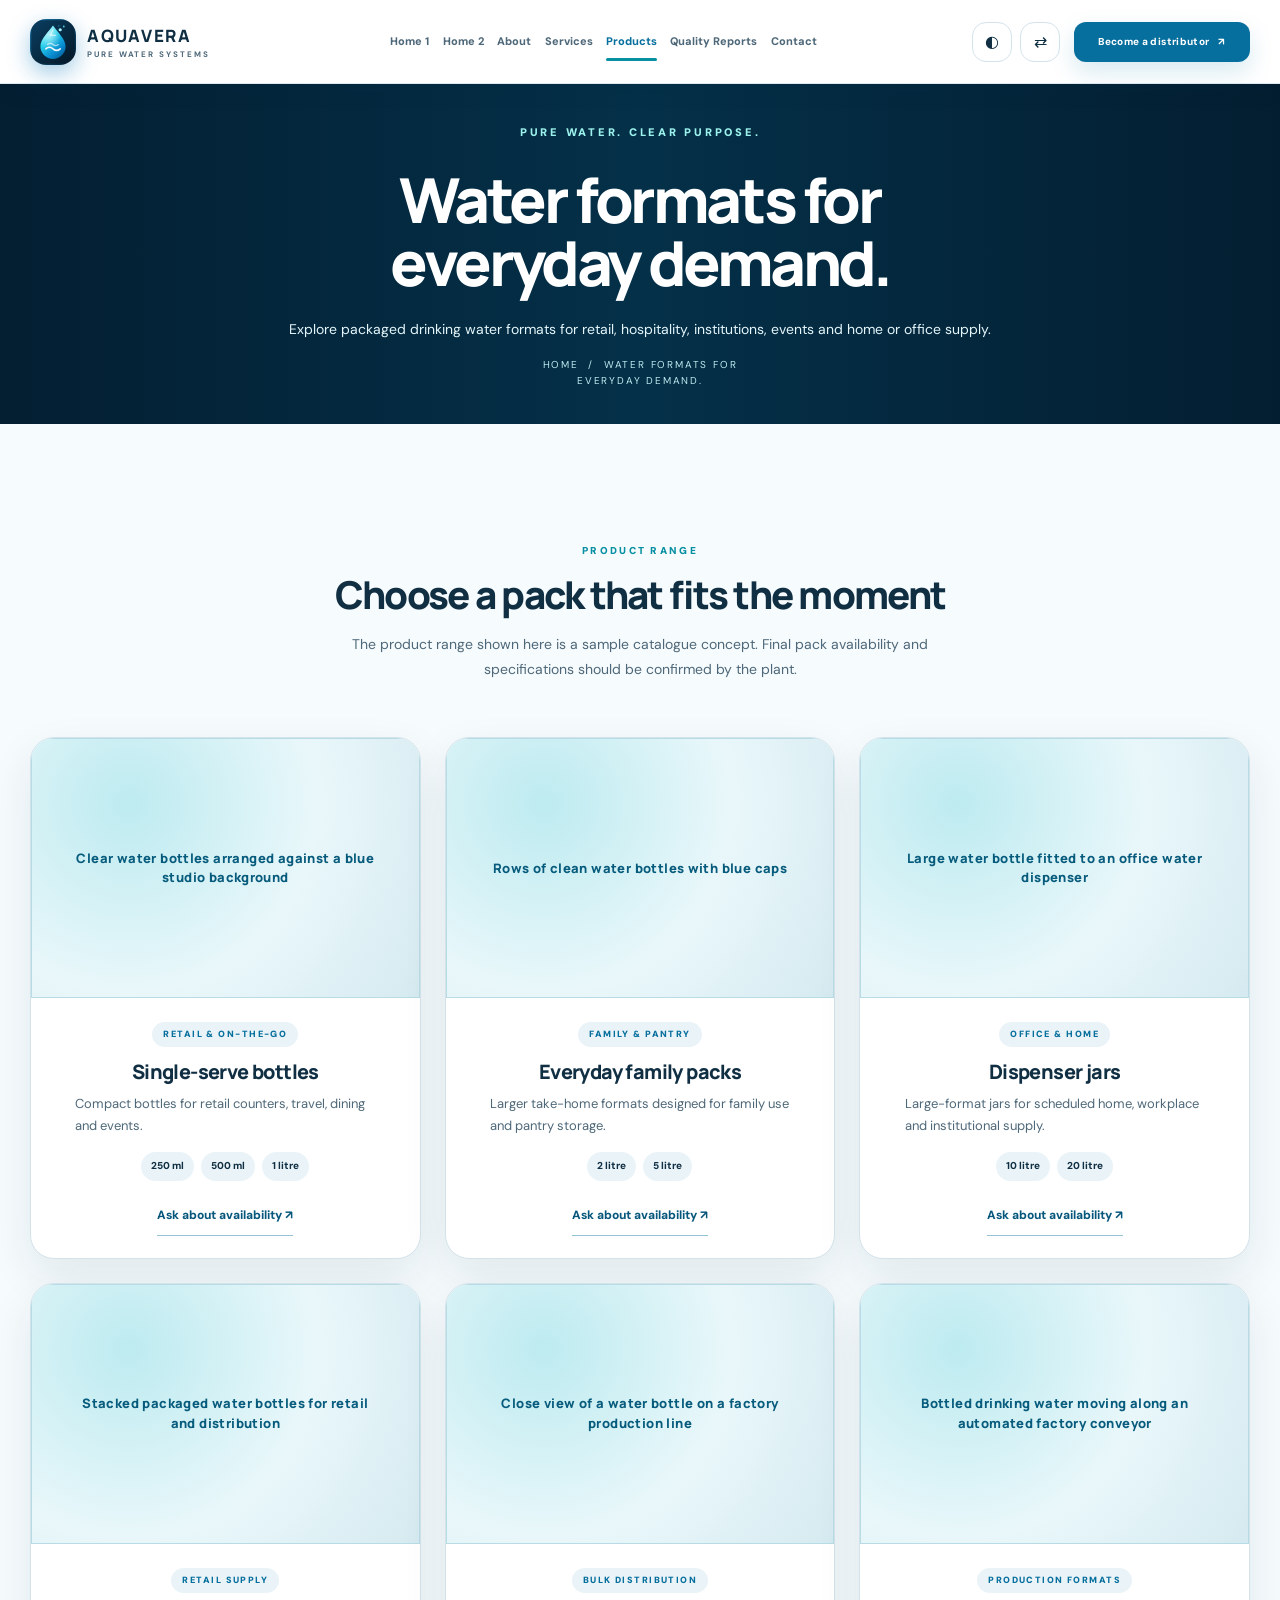
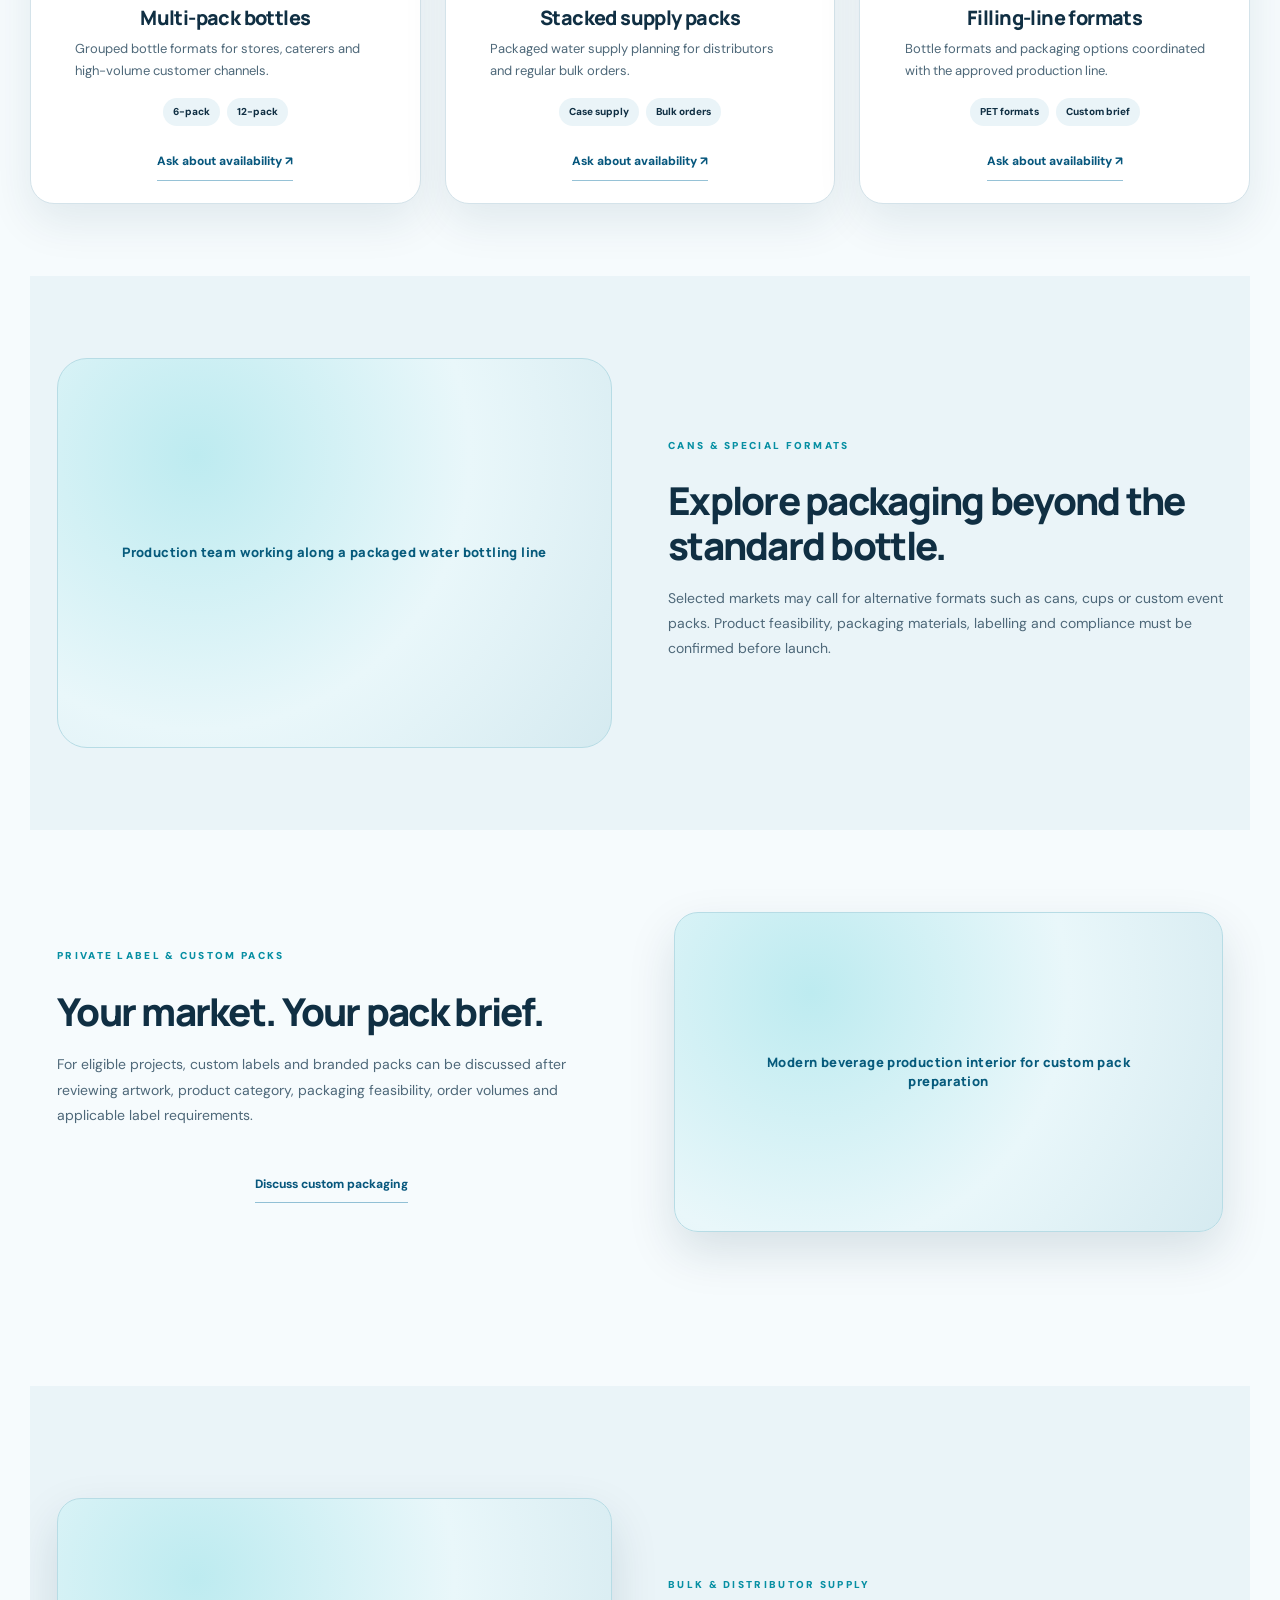
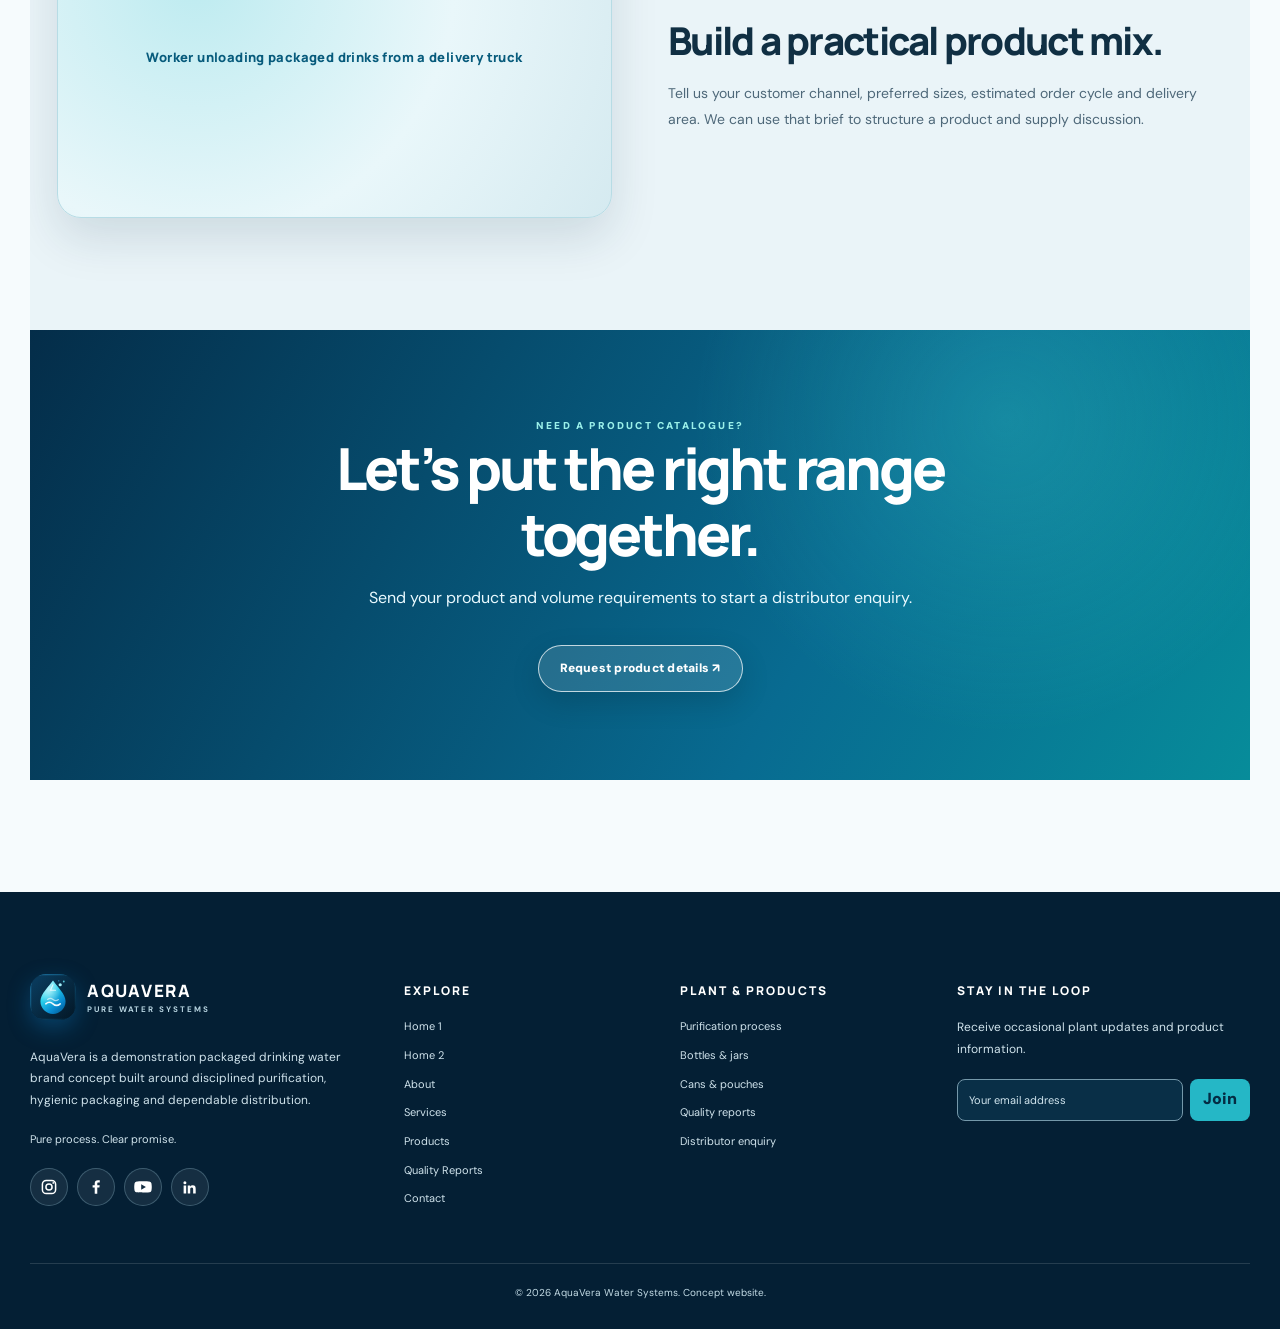
==== commit 047450c4: "2nd comti" ====
--- a/products.html
+++ b/products.html
@@ -19,7 +19,7 @@
       <div class="hero-actions"><a class="text-link" href="products.html">Explore our range <span>↗</span></a><a class="text-link" href="contact.html#distributor">Talk to our team</a></div>
       <div class="breadcrumb">Home&nbsp; / &nbsp;Water formats for<br>everyday demand.</div>
       </div></section><section class="section"><div class="container"><div class="section-head reveal"><span class="eyebrow">PRODUCT RANGE</span><h2>Choose a pack that fits the moment</h2><p>The product range shown here is a sample catalogue concept. Final pack availability and specifications should be confirmed by the plant.</p></div>
- <div class="product-grid product-grid-premium"><article class="product-card reveal product-card-premium"><div class="product-image-wrap"><img src="https://images.pexels.com/photos/11860562/pexels-photo-11860562.jpeg?cs=srgb&dl=pexels-nerea-arance-205949445-11860562.jpg&fm=jpg" alt="Clear water bottles arranged against a blue studio background" loading="lazy" data-fallback></div><div class="card-body"><span class="product-tag">Retail & on-the-go</span><h3>Single-serve bottles</h3><p>Compact bottles for retail counters, travel, dining and events.</p><div class="product-specs"><span>250 ml</span><span>500 ml</span><span>1 litre</span></div><a class="text-link" href="contact.html#distributor">Ask about availability ↗</a></div></article><article class="product-card reveal product-card-premium"><div class="product-image-wrap"><img src="https://images.pexels.com/photos/10376368/pexels-photo-10376368.jpeg?cs=srgb&dl=pexels-jan-van-der-wolf-11680885-10376368.jpg&fm=jpg" alt="Rows of clean water bottles with blue caps" loading="lazy" data-fallback></div><div class="card-body"><span class="product-tag">Family & pantry</span><h3>Everyday family packs</h3><p>Larger take-home formats designed for family use and pantry storage.</p><div class="product-specs"><span>2 litre</span><span>5 litre</span></div><a class="text-link" href="contact.html#distributor">Ask about availability ↗</a></div></article><article class="product-card reveal product-card-premium"><div class="product-image-wrap"><img src="https://images.pexels.com/photos/6812505/pexels-photo-6812505.jpeg?cs=srgb&dl=pexels-pavel-danilyuk-6812505.jpg&fm=jpg" alt="Large water bottle fitted to an office water dispenser" loading="lazy" data-fallback></div><div class="card-body"><span class="product-tag">Office & home</span><h3>Dispenser jars</h3><p>Large-format jars for scheduled home, workplace and institutional supply.</p><div class="product-specs"><span>10 litre</span><span>20 litre</span></div><a class="text-link" href="contact.html#distributor">Ask about availability ↗</a></div></article><article class="product-card reveal product-card-premium"><div class="product-image-wrap"><img src="https://images.pexels.com/photos/15524063/pexels-photo-15524063.jpeg?cs=srgb&dl=pexels-jan-van-der-wolf-11680885-15524063.jpg&fm=jpg" alt="Stacked packaged water bottles for retail and distribution" loading="lazy" data-fallback></div><div class="card-body"><span class="product-tag">Retail supply</span><h3>Multi-pack bottles</h3><p>Grouped bottle formats for stores, caterers and high-volume customer channels.</p><div class="product-specs"><span>6-pack</span><span>12-pack</span></div><a class="text-link" href="contact.html#distributor">Ask about availability ↗</a></div></article><article class="product-card reveal product-card-premium"><div class="product-image-wrap"><img src="https://images.pexels.com/photos/18631423/pexels-photo-18631423.jpeg?cs=srgb&dl=pexels-vladimirsrajber-18631423.jpg&fm=jpg" alt="Close view of a water bottle on a factory production line" loading="lazy" data-fallback></div><div class="card-body"><span class="product-tag">Bulk distribution</span><h3>Stacked supply packs</h3><p>Packaged water supply planning for distributors and regular bulk orders.</p><div class="product-specs"><span>Case supply</span><span>Bulk orders</span></div><a class="text-link" href="contact.html#distributor">Ask about availability ↗</a></div></article><article class="product-card reveal product-card-premium"><div class="product-image-wrap"><img src="https://images.pexels.com/photos/18631424/pexels-photo-18631424.jpeg?cs=srgb&dl=pexels-vladimirsrajber-18631424.jpg&fm=jpg" alt="Bottled drinking water moving along an automated factory conveyor" loading="lazy" data-fallback></div><div class="card-body"><span class="product-tag">Production formats</span><h3>Filling-line formats</h3><p>Bottle formats and packaging options coordinated with the approved production line.</p><div class="product-specs"><span>PET formats</span><span>Custom brief</span></div><a class="text-link" href="contact.html#distributor">Ask about availability ↗</a></div></article></div><section class="section compact split-band"><div class="container"><div class="media-frame media-wide reveal"><img src="https://images.pexels.com/photos/40800623/pexels-photo-40800623.jpeg?cs=srgb&dl=pexels-tu-n-nguy-n-van-2158117329-40800623.jpg&fm=jpg" alt="Production team working along a packaged water bottling line" loading="lazy" data-fallback class=""></div><div class="copy reveal"><span class="eyebrow">CANS & SPECIAL FORMATS</span><h2>Explore packaging beyond the standard bottle.</h2><p>Selected markets may call for alternative formats such as cans, cups or custom event packs. Product feasibility, packaging materials, labelling and compliance must be confirmed before launch.</p></div></div></section><section class="section compact"><div class="container two-col"><div class="copy reveal"><span class="eyebrow">PRIVATE LABEL & CUSTOM PACKS</span><h2>Your market. Your pack brief.</h2><p>For eligible projects, custom labels and branded packs can be discussed after reviewing artwork, product category, packaging feasibility, order volumes and applicable label requirements.</p><div class="actions"><a class="text-link" href="contact.html#distributor">Discuss custom packaging</a></div></div><div class="product-card-image product-card-image-wide"><img data-fallback src="https://images.pexels.com/photos/38336747/pexels-photo-38336747.jpeg?cs=srgb&dl=pexels-biravencrow-38336747.jpg&fm=jpg" alt="Modern beverage production interior for custom pack preparation" loading="lazy"></div></div></section><section class="section split-band"><div class="container"><div class="product-card-image product-card-image-wide"><img data-fallback src="https://images.pexels.com/photos/30875963/pexels-photo-30875963.jpeg?auto=compress&cs=tinysrgb&w=1600" alt="Worker unloading packaged drinks from a delivery truck" loading="lazy"></div><div class="copy reveal"><span class="eyebrow">BULK & DISTRIBUTOR SUPPLY</span><h2>Build a practical product mix.</h2><p>Tell us your customer channel, preferred sizes, estimated order cycle and delivery area. We can use that brief to structure a product and supply discussion.</p></div></div></section><section class="quote-band"><div class="container reveal"><span class="eyebrow">NEED A PRODUCT CATALOGUE?</span><h2>Let’s put the right range together.</h2><p>Send your product and volume requirements to start a distributor enquiry.</p><a class="text-link" href="contact.html#distributor">Request product details ↗</a></div></section></main><footer class="footer"><div class="container">
+ <div class="product-grid product-grid-premium"><article class="product-card reveal product-card-premium"><div class="product-image-wrap"><img src="https://images.pexels.com/photos/11860562/pexels-photo-11860562.jpeg?cs=srgb&dl=pexels-nerea-arance-205949445-11860562.jpg&fm=jpg" alt="Clear water bottles arranged against a blue studio background" loading="lazy" data-fallback></div><div class="card-body"><span class="product-tag">Retail & on-the-go</span><h3>Single-serve bottles</h3><p>Compact bottles for retail counters, travel, dining and events.</p><div class="product-specs"><span>250 ml</span><span>500 ml</span><span>1 litre</span></div><a class="text-link" href="contact.html#distributor">Ask about availability ↗</a></div></article><article class="product-card reveal product-card-premium"><div class="product-image-wrap"><img src="https://images.pexels.com/photos/10376368/pexels-photo-10376368.jpeg?cs=srgb&dl=pexels-jan-van-der-wolf-11680885-10376368.jpg&fm=jpg" alt="Rows of clean water bottles with blue caps" loading="lazy" data-fallback></div><div class="card-body"><span class="product-tag">Family & pantry</span><h3>Everyday family packs</h3><p>Larger take-home formats designed for family use and pantry storage.</p><div class="product-specs"><span>2 litre</span><span>5 litre</span></div><a class="text-link" href="contact.html#distributor">Ask about availability ↗</a></div></article><article class="product-card reveal product-card-premium"><div class="product-image-wrap"><img src="https://images.pexels.com/photos/6812505/pexels-photo-6812505.jpeg?cs=srgb&dl=pexels-pavel-danilyuk-6812505.jpg&fm=jpg" alt="Large water bottle fitted to an office water dispenser" loading="lazy" data-fallback></div><div class="card-body"><span class="product-tag">Office & home</span><h3>Dispenser jars</h3><p>Large-format jars for scheduled home, workplace and institutional supply.</p><div class="product-specs"><span>10 litre</span><span>20 litre</span></div><a class="text-link" href="contact.html#distributor">Ask about availability ↗</a></div></article><article class="product-card reveal product-card-premium"><div class="product-image-wrap"><img src="https://images.pexels.com/photos/15524063/pexels-photo-15524063.jpeg?cs=srgb&dl=pexels-jan-van-der-wolf-11680885-15524063.jpg&fm=jpg" alt="Stacked packaged water bottles for retail and distribution" loading="lazy" data-fallback></div><div class="card-body"><span class="product-tag">Retail supply</span><h3>Multi-pack bottles</h3><p>Grouped bottle formats for stores, caterers and high-volume customer channels.</p><div class="product-specs"><span>6-pack</span><span>12-pack</span></div><a class="text-link" href="contact.html#distributor">Ask about availability ↗</a></div></article><article class="product-card reveal product-card-premium"><div class="product-image-wrap"><img src="https://images.pexels.com/photos/18631423/pexels-photo-18631423.jpeg?cs=srgb&dl=pexels-vladimirsrajber-18631423.jpg&fm=jpg" alt="Close view of a water bottle on a factory production line" loading="lazy" data-fallback></div><div class="card-body"><span class="product-tag">Bulk distribution</span><h3>Stacked supply packs</h3><p>Packaged water supply planning for distributors and regular bulk orders.</p><div class="product-specs"><span>Case supply</span><span>Bulk orders</span></div><a class="text-link" href="contact.html#distributor">Ask about availability ↗</a></div></article><article class="product-card reveal product-card-premium"><div class="product-image-wrap"><img src="https://images.pexels.com/photos/18631424/pexels-photo-18631424.jpeg?cs=srgb&dl=pexels-vladimirsrajber-18631424.jpg&fm=jpg" alt="Bottled drinking water moving along an automated factory conveyor" loading="lazy" data-fallback></div><div class="card-body"><span class="product-tag">Production formats</span><h3>Filling-line formats</h3><p>Bottle formats and packaging options coordinated with the approved production line.</p><div class="product-specs"><span>PET formats</span><span>Custom brief</span></div><a class="text-link" href="contact.html#distributor">Ask about availability ↗</a></div></article></div><section class="section compact split-band" style="margin-top:72px"><div class="container"><div class="media-frame media-wide reveal"><img src="https://images.pexels.com/photos/40800623/pexels-photo-40800623.jpeg?cs=srgb&dl=pexels-tu-n-nguy-n-van-2158117329-40800623.jpg&fm=jpg" alt="Production team working along a packaged water bottling line" loading="lazy" data-fallback class=""></div><div class="copy reveal"><span class="eyebrow">CANS & SPECIAL FORMATS</span><h2>Explore packaging beyond the standard bottle.</h2><p>Selected markets may call for alternative formats such as cans, cups or custom event packs. Product feasibility, packaging materials, labelling and compliance must be confirmed before launch.</p></div></div></section><section class="section compact"><div class="container two-col"><div class="copy reveal"><span class="eyebrow">PRIVATE LABEL & CUSTOM PACKS</span><h2>Your market. Your pack brief.</h2><p>For eligible projects, custom labels and branded packs can be discussed after reviewing artwork, product category, packaging feasibility, order volumes and applicable label requirements.</p><div class="actions"><a class="text-link" href="contact.html#distributor">Discuss custom packaging</a></div></div><div class="product-card-image product-card-image-wide"><img data-fallback src="https://images.pexels.com/photos/38336747/pexels-photo-38336747.jpeg?cs=srgb&dl=pexels-biravencrow-38336747.jpg&fm=jpg" alt="Modern beverage production interior for custom pack preparation" loading="lazy"></div></div></section><section class="section split-band"><div class="container"><div class="product-card-image product-card-image-wide"><img data-fallback src="https://images.pexels.com/photos/30875963/pexels-photo-30875963.jpeg?auto=compress&cs=tinysrgb&w=1600" alt="Worker unloading packaged drinks from a delivery truck" loading="lazy"></div><div class="copy reveal"><span class="eyebrow">BULK & DISTRIBUTOR SUPPLY</span><h2>Build a practical product mix.</h2><p>Tell us your customer channel, preferred sizes, estimated order cycle and delivery area. We can use that brief to structure a product and supply discussion.</p></div></div></section><section class="quote-band"><div class="container reveal"><span class="eyebrow">NEED A PRODUCT CATALOGUE?</span><h2>Let’s put the right range together.</h2><p>Send your product and volume requirements to start a distributor enquiry.</p><a class="text-link" href="contact.html#distributor">Request product details ↗</a></div></section></main><footer class="footer"><div class="container">
      <div class="footer-grid">
       <div><a class="brand" href="index.html" aria-label="AquaVera home"><span class="brand-mark"><span class="brand-drop"></span></span><span class="brand-name">AQUAVERA<small>PURE WATER SYSTEMS</small></span></a><p class="footer-intro">AquaVera is a demonstration packaged drinking water brand concept built around disciplined purification, hygienic packaging and dependable distribution.</p><div class="footer-links"><span>Pure process. Clear promise.</span></div><div class="footer-social" aria-label="Social media links">
 <a class="social-btn" href="https://www.instagram.com/" target="_blank" rel="noopener noreferrer" aria-label="Instagram"><svg viewBox="0 0 24 24" aria-hidden="true"><rect x="3.2" y="3.2" width="17.6" height="17.6" rx="5.2" fill="none" stroke="currentColor" stroke-width="2"/><circle cx="12" cy="12" r="4.1" fill="none" stroke="currentColor" stroke-width="2"/><circle cx="17.7" cy="6.6" r="1.2" fill="currentColor"/></svg></a>
--- a/assets/style.css
+++ b/assets/style.css
@@ -1052,3 +1052,277 @@
 }
 .brand-drop{display:none!important}
 .brand-mark:before,.brand-mark:after{display:none!important}
+
+
+/* ==========================================================================
+   DARK THEME — Button / CTA hover contrast fix
+   Problem: --blue-2 resolves to #b0eafa (very light) in dark mode.
+   .btn:hover sets background:var(--blue-2) but keeps color:#fff → invisible text.
+   Fix: override every hover state so text is always legible in dark theme.
+   ========================================================================== */
+
+/* 1. Primary filled button (.btn / .nav-cta)
+      Default hover → light blue bg + white text = invisible.
+      Fix: use a rich mid-blue that keeps white text readable. */
+html[data-theme="dark"] .btn:hover,
+html[data-theme="dark"] .nav-cta:hover {
+  background: #0a7eb8 !important;
+  color: #fff !important;
+  box-shadow: 0 12px 28px rgba(10,126,184,.45);
+}
+
+/* 2. Outline button (.btn-outline)
+      .btn:hover overrides bg to --blue-2 (light); .btn-outline:hover sets color:#fff → invisible.
+      Fix: use the dark-theme --blue (#56c7e8) as bg and pair it with a dark text colour. */
+html[data-theme="dark"] .btn.btn-outline:hover,
+html[data-theme="dark"] a.btn-outline:hover {
+  background: var(--blue) !important;   /* #56c7e8 — vivid on dark surface */
+  color: #061b2b !important;            /* near-black text; high contrast on cyan */
+  border-color: var(--blue) !important;
+  box-shadow: 0 10px 24px rgba(86,199,232,.30);
+}
+
+/* 3. Hero outline buttons (home-2 "Become a partner" etc.)
+      These sit on a dark hero so the existing white colour is correct — but
+      the inherited .btn:hover bg override still washes them out in dark mode. */
+html[data-theme="dark"] .hero .btn-outline:hover {
+  background: rgba(255,255,255,.22) !important;
+  border-color: #fff !important;
+  color: #fff !important;
+  box-shadow: 0 10px 25px rgba(255,255,255,.18);
+}
+
+/* 4. h2-actions outline button (home-2 hero) */
+html[data-theme="dark"] .h2-actions .h2-btn-outline:hover {
+  background: rgba(255,255,255,.22) !important;
+  border-color: #fff !important;
+  color: #fff !important;
+}
+
+/* 5. Nav CTA specific (top-right "Become a distributor" pill) */
+html[data-theme="dark"] .nav-cta:hover {
+  background: #0a7eb8 !important;
+  color: #fff !important;
+}
+
+/* 6. Mobile menu CTA — stays white-on-gradient; just ensure text colour */
+html[data-theme="dark"] .nav-links.mobile-open .mobile-nav-cta:hover {
+  background: linear-gradient(110deg,#0a90c0,#0a6d94) !important;
+  color: #fff !important;
+}
+
+/* 7. Quote-band .btn (white pill on gradient band)
+      .btn:hover overrides bg to --blue-2; quote-band sets color:#075b8d.
+      Fix: keep the white bg and dark text on hover for both themes. */
+.quote-band .btn:hover {
+  background: #e6f9ff !important;
+  color: #07577d !important;
+}
+
+/* 8. Quote-band .text-link hover (products / services pages) */
+html[data-theme="dark"] .quote-band .text-link:hover {
+  background: #fff !important;
+  color: #07577d !important;
+}
+
+/* 9. Plain-submit (contact form "Submit enquiry") — text link style */
+html[data-theme="dark"] .plain-submit:hover {
+  color: var(--aqua) !important;
+  border-color: var(--aqua) !important;
+}
+
+/* 10. Inner-page text-link hover (products / quality / services cards) */
+html[data-theme="dark"] .inner-page main .text-link:hover {
+  color: var(--aqua) !important;
+  border-color: var(--aqua) !important;
+}
+
+/* 11. Modal "Understood" button (quality page) */
+html[data-theme="dark"] .modal-box .btn:hover {
+  background: #0a7eb8 !important;
+  color: #fff !important;
+}
+
+/* 12. Footer newsletter "Join" button */
+html[data-theme="dark"] .footer-newsletter button:hover {
+  background: #1da8b6 !important;
+  color: #fff !important;
+}
+
+/* 13. Tool buttons (theme & RTL toggles) hover — already use --blue via var,
+      but confirm text stays visible in dark mode */
+html[data-theme="dark"] .tool-btn:hover {
+  border-color: var(--aqua);
+  color: var(--aqua);
+}
+
+/* 14. Social icon buttons in footer */
+html[data-theme="dark"] .social-btn:hover {
+  background: #25b7c6 !important;
+  border-color: #25b7c6 !important;
+  color: #052c42 !important;
+}
+
+/* 15. Back-to-top arrow */
+html[data-theme="dark"] .back-top:hover {
+  background: #0a7eb8 !important;
+  color: #fff !important;
+}
+
+/* 16. FAQ question button — ensure text visible on hover */
+html[data-theme="dark"] .faq-question:hover {
+  color: var(--blue);
+}
+
+/* 17. Quality table "View note" text-link buttons */
+html[data-theme="dark"] .text-link[data-report]:hover,
+html[data-theme="dark"] button.text-link:hover {
+  color: var(--aqua) !important;
+  border-color: var(--aqua) !important;
+}
+
+
+/* Products page — gap between product-grid and the split-band section below it.
+   The split-band is nested inside the product section's container div,
+   so it needs explicit top margin to separate from the grid above. */
+.product-grid-premium + section.split-band,
+.product-grid + section.split-band {
+  margin-top: 72px;
+}
+@media(max-width:768px){
+  .product-grid-premium + section.split-band,
+  .product-grid + section.split-band {
+    margin-top: 48px;
+  }
+}
+
+
+/* Products page — the "Cans & Special Formats" split-band section is nested
+   inside the product-range section's container div, sitting flush against
+   the product grid. Add breathing room above it. */
+.product-grid-premium ~ section.split-band,
+.product-grid ~ section.split-band,
+div.container > section.split-band:first-of-type {
+  margin-top: 72px;
+}
+@media(max-width:768px){
+  .product-grid-premium ~ section.split-band,
+  .product-grid ~ section.split-band,
+  div.container > section.split-band:first-of-type {
+    margin-top: 48px;
+  }
+}
+
+
+/* ==========================================================================
+   CONTACT PAGE — FAQ redesign with generous spacing & polished style
+   ========================================================================== */
+
+/* Container: wider, more centred, more breathing room */
+.faq-list {
+  max-width: 780px !important;
+  margin: 0 auto !important;
+  display: flex !important;
+  flex-direction: column !important;
+  gap: 14px !important;    /* clear space between every item */
+}
+
+/* Each item: more padding, softer shadow, left accent strip */
+.faq-item {
+  border: 1px solid var(--line) !important;
+  border-radius: 18px !important;
+  background: var(--surface) !important;
+  overflow: hidden !important;
+  box-shadow: 0 4px 18px rgba(5,47,68,.07) !important;
+  position: relative !important;
+}
+/* coloured left-edge accent bar */
+.faq-item::before {
+  content: "";
+  position: absolute;
+  left: 0; top: 0; bottom: 0;
+  width: 4px;
+  background: linear-gradient(180deg, var(--aqua), var(--blue));
+  border-radius: 18px 0 0 18px;
+  opacity: 0;
+  transition: opacity .25s;
+}
+.faq-item:hover::before,
+.faq-item.open::before {
+  opacity: 1;
+}
+
+/* Question row */
+.faq-question {
+  width: 100% !important;
+  display: flex !important;
+  justify-content: space-between !important;
+  align-items: center !important;
+  gap: 18px !important;
+  padding: 22px 26px !important;
+  border: 0 !important;
+  background: transparent !important;
+  color: var(--text) !important;
+  font-weight: 800 !important;
+  font-size: 14px !important;
+  line-height: 1.5 !important;
+  text-align: start !important;
+  cursor: pointer !important;
+  transition: color .2s !important;
+}
+.faq-question:hover {
+  color: var(--blue) !important;
+}
+
+/* + / × icon */
+.faq-question span {
+  flex: 0 0 28px;
+  width: 28px; height: 28px;
+  display: grid; place-items: center;
+  border-radius: 50%;
+  background: color-mix(in srgb, var(--blue) 12%, transparent);
+  color: var(--blue);
+  font-size: 18px; font-weight: 900;
+  transition: transform .3s cubic-bezier(.2,.8,.2,1), background .2s, color .2s;
+}
+.faq-item.open .faq-question span {
+  transform: rotate(45deg);
+  background: var(--aqua);
+  color: #fff;
+}
+
+/* Answer panel */
+.faq-answer {
+  display: none;
+  padding: 0 26px 22px 26px !important;
+  color: var(--muted) !important;
+  font-size: 13px !important;
+  line-height: 1.85 !important;
+  border-top: 1px solid var(--line);
+  margin: 0 14px;
+}
+.faq-item.open .faq-answer {
+  display: block;
+}
+
+/* Open state: highlight the item */
+.faq-item.open {
+  border-color: color-mix(in srgb, var(--aqua) 55%, var(--line)) !important;
+  box-shadow: 0 8px 28px rgba(5,47,68,.11) !important;
+}
+
+/* Dark theme adjustments */
+html[data-theme="dark"] .faq-item {
+  box-shadow: 0 4px 20px rgba(0,0,0,.22) !important;
+}
+html[data-theme="dark"] .faq-item.open {
+  box-shadow: 0 8px 32px rgba(0,0,0,.32) !important;
+}
+html[data-theme="dark"] .faq-question span {
+  background: color-mix(in srgb, var(--aqua) 18%, transparent);
+}
+
+@media(max-width: 640px) {
+  .faq-question { padding: 18px 18px !important; font-size: 13px !important; }
+  .faq-answer   { padding: 0 18px 18px 18px !important; margin: 0 8px; }
+}
